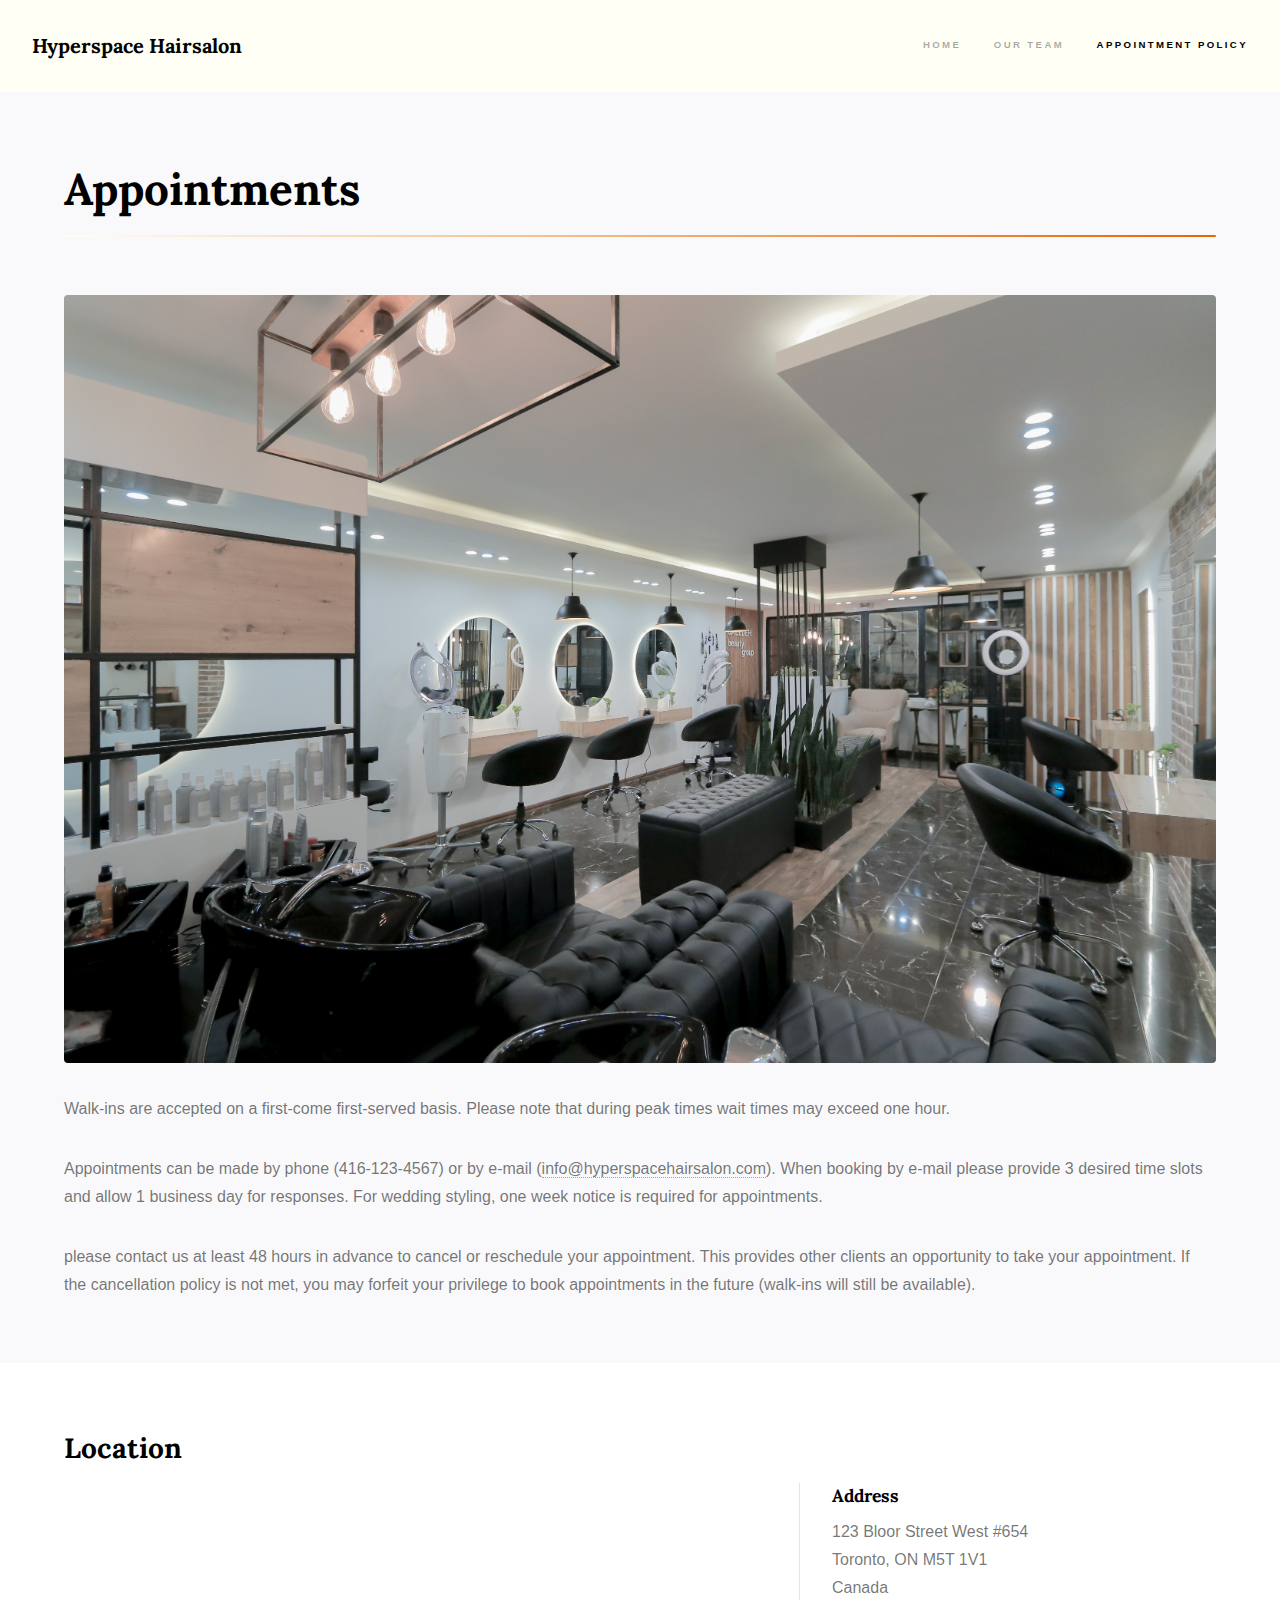
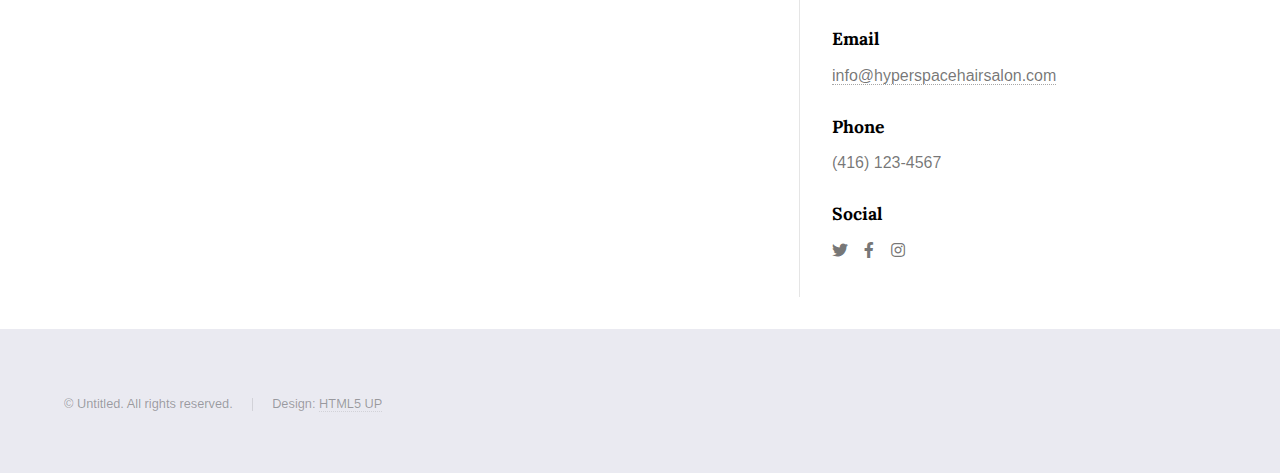
==== policy.html @ e27f9b44 "Add Appointment Policy page" ====
<!DOCTYPE HTML>
<!--
	Hyperspace by HTML5 UP
	html5up.net | @ajlkn
	Free for personal and commercial use under the CCA 3.0 license (html5up.net/license)
-->
<html>
	<head>
		<title>Hyperspace Hairsalon - Policy</title>
		<meta charset="utf-8" />
		<meta name="viewport" content="width=device-width, initial-scale=1, user-scalable=no" />
		<link rel="stylesheet" href="assets/css/main.css" />
		<noscript><link rel="stylesheet" href="assets/css/noscript.css" /></noscript>
	</head>
	<body class="is-preload">

		<!-- Header -->
			<header id="header">
				<a href="index.html" class="title"><strong>Hyperspace Hairsalon</strong></a>
				<nav>
					<ul>
						<li><a href="index.html">Home</a></li>
						<li><a href="team.html">Our Team</a></li>
						<li><a href="policy.html" class="active">Appointment Policy</a></li>
					</ul>
				</nav>
			</header>

		<!-- Wrapper -->
			<div id="wrapper">

				<!-- Main -->
					<section id="main" class="wrapper">
						<div class="inner">
							<h1 class="major">Appointments</h1>
							<span class="image fit"><img src="images/color-salon2.jpg" alt="" /></span>
							<p>Walk-ins are accepted on a first-come first-served basis. Please note that during peak times wait times may exceed one hour.</p>
							<p>Appointments can be made by phone <span>(416-123-4567)</span> or by e-mail (<a>info@hyperspacehairsalon.com</a>). When booking by e-mail please provide 3 desired time slots and allow 1 business day for responses. For wedding styling, one week notice is required for appointments.</p>
							<p>please contact us at least 48 hours in advance to cancel or reschedule your appointment. This provides other clients an opportunity to take your appointment. If the cancellation policy is not met, you may forfeit your privilege to book appointments in the future (walk-ins will still be available).
							</p>
						</div>

					<section id="four" class="wrapper style2 fade-up">
						<div class="inner">
							<h2>Location</h2>
							<!-- <p>Phasellus convallis elit id ullamcorper pulvinar. Duis aliquam turpis mauris, eu ultricies erat malesuada quis. Aliquam dapibus, lacus eget hendrerit bibendum, urna est aliquam sem, sit amet imperdiet est velit quis lorem.</p> -->
							<div class="split style1">
								<section>
									<iframe src="https://www.google.com/maps/embed?pb=!1m18!1m12!1m3!1d551.022037244624!2d-79.392222901484!3d43.668992312261175!2m3!1f0!2f0!3f0!3m2!1i1024!2i768!4f13.1!3m3!1m2!1s0x882b34a5558dec3f%3A0x438c3700bf3fce3d!2s!5e0!3m2!1sen!2sca!4v1646279455703!5m2!1sen!2sca" allowfullscreen="" loading="lazy"></iframe>
									<!-- <form method="post" action="#">
										<div class="fields">
											<div class="field half">
												<label for="name">Name</label>
												<input type="text" name="name" id="name" />
											</div>
											<div class="field half">
												<label for="email">Email</label>
												<input type="text" name="email" id="email" />
											</div>
											<div class="field">
												<label for="message">Message</label>
												<textarea name="message" id="message" rows="5"></textarea>
											</div>
										</div>
										<ul class="actions">
											<li><a href="" class="button submit">Send Message</a></li>
										</ul>
									</form> -->
								</section>
								<section>
									<ul id='five' class="contact">
										<li>
											<h3>Address</h3>
											<span>123 Bloor Street West #654<br />
											Toronto, ON M5T 1V1<br />
											Canada</span>
										</li>
										<li>
											<h3>Email</h3>
											<a>info@hyperspacehairsalon.com</a>
										</li>
										<li>
											<h3>Phone</h3>
											<span>(416) 123-4567</span>
										</li>
										<li>
											<h3>Social</h3>
											<ul class="icons">
												<li><a href="#" class="icon brands fa-twitter"><span class="label">Twitter</span></a></li>
												<li><a href="#" class="icon brands fa-facebook-f"><span class="label">Facebook</span></a></li>
												<li><a href="#" class="icon brands fa-instagram"><span class="label">Instagram</span></a></li>
											</ul>
										</li>
									</ul>
								</section>
							</div>
						</div>
					</section>

			</div>

		<!-- Footer -->
			<footer id="footer" class="wrapper alt">
				<div class="inner">
					<ul class="menu">
						<li>&copy; Untitled. All rights reserved.</li><li>Design: <a href="http://html5up.net">HTML5 UP</a></li>
					</ul>
				</div>
			</footer>

		<!-- Scripts -->
			<script src="assets/js/jquery.min.js"></script>
			<script src="assets/js/jquery.scrollex.min.js"></script>
			<script src="assets/js/jquery.scrolly.min.js"></script>
			<script src="assets/js/browser.min.js"></script>
			<script src="assets/js/breakpoints.min.js"></script>
			<script src="assets/js/util.js"></script>
			<script src="assets/js/main.js"></script>

	</body>
</html>
---- assets/css/main.css ----
@import url("../css/fontawesome-all.min.css");
@import url("https://fonts.googleapis.com/css2?family=Lora:wght@400;600;700");
/*
	Hyperspace by HTML5 UP
	html5up.net | @ajlkn
	Free for personal and commercial use under the CCA 3.0 license (html5up.net/license)
*/
html, body, div, span, applet, object,
iframe, h1, h2, h3, h4, h5, h6, p, blockquote,
pre, a, abbr, acronym, address, big, cite,
code, del, dfn, em, img, ins, kbd, q, s, samp,
small, strike, strong, sub, sup, tt, var, b,
u, i, center, dl, dt, dd, ol, ul, li, fieldset,
form, label, legend, table, caption, tbody,
tfoot, thead, tr, th, td, article, aside,
canvas, details, embed, figure, figcaption,
footer, header, hgroup, menu, nav, output, ruby,
section, summary, time, mark, audio, video {
  margin: 0;
  padding: 0;
  border: 0;
  font-size: 100%;
  font: inherit;
  vertical-align: baseline;
}

article, aside, details, figcaption, figure,
footer, header, hgroup, menu, nav, section {
  display: block;
}

body {
  line-height: 1;
}

ol, ul {
  list-style: none;
}

blockquote, q {
  quotes: none;
}

blockquote:before, blockquote:after, q:before, q:after {
  content: '';
  content: none;
}

table {
  border-collapse: collapse;
  border-spacing: 0;
}

body {
  -webkit-text-size-adjust: none;
}

mark {
  background-color: transparent;
  color: inherit;
}

input::-moz-focus-inner {
  border: 0;
  padding: 0;
}

input, select, textarea {
  -moz-appearance: none;
  -webkit-appearance: none;
  -ms-appearance: none;
  appearance: none;
}

/* Basic */
@-ms-viewport {
  width: device-width;
}

body {
  -ms-overflow-style: scrollbar;
}

@media screen and (max-width: 480px) {
  html, body {
    min-width: 320px;
  }
}

html {
  -webkit-box-sizing: border-box;
          box-sizing: border-box;
}

*, *:before, *:after {
  -webkit-box-sizing: inherit;
          box-sizing: inherit;
}

body {
  background: #f9f9fb;
}

body.is-preload *, body.is-preload *:before, body.is-preload *:after {
  -webkit-animation: none !important;
  animation: none !important;
  -webkit-transition: none !important;
  transition: none !important;
}

/* Type */
body, input, select, textarea {
  color: rgba(0, 0, 0, 0.55);
  font-family: Arial, Helvetica, sans-serif;
  font-size: 16.5pt;
  font-weight: normal;
  line-height: 1.75;
}

@media screen and (max-width: 1680px) {
  body, input, select, textarea {
    font-size: 13pt;
  }
}

@media screen and (max-width: 1280px) {
  body, input, select, textarea {
    font-size: 12pt;
  }
}

@media screen and (max-width: 360px) {
  body, input, select, textarea {
    font-size: 11pt;
  }
}

a {
  -webkit-transition: color 0.2s ease, border-bottom-color 0.2s ease;
  transition: color 0.2s ease, border-bottom-color 0.2s ease;
  border-bottom: dotted 1px rgba(0, 0, 0, 0.35);
  color: inherit;
  text-decoration: none;
}

a:hover {
  border-bottom-color: transparent;
  color: black;
}

strong, b {
  font-family: "Lora", serif;
  color: black;
  font-weight: bold;
}

em, i {
  font-style: italic;
}

p {
  margin: 0 0 2em 0;
}

h1, h2, h3, h4, h5, h6 {
  font-family: "Lora", serif;
  color: black;
  font-weight: bold;
  line-height: 1.5;
  margin: 0 0 0.5em 0;
}

a {
  color: inherit;
  text-decoration: none;
}

h1 {
  font-size: 2.75em;
}

h1.major {
  margin: 0 0 1.3em 0;
  position: relative;
  padding-bottom: 0.35em;
}

h1.major:after {
  background-image: -webkit-gradient(linear, left top, right top, from(#fffff5), to(#e56600));
  background-image: linear-gradient(to right, #fffff5, #e56600);
  -webkit-transition: max-width 0.2s ease;
  transition: max-width 0.2s ease;
  border-radius: 0.2em;
  bottom: 0;
  content: '';
  height: 0.05em;
  position: absolute;
  right: 0;
  width: 100%;
}

h2 {
  font-size: 1.75em;
}

h3 {
  font-size: 1.1em;
}

h4 {
  font-size: 1em;
}

h5 {
  font-size: 0.8em;
}

h6 {
  font-size: 0.6em;
}

@media screen and (max-width: 736px) {
  h1 {
    font-size: 2em;
  }
  h2 {
    font-size: 1.25em;
  }
  h3 {
    font-size: 1em;
  }
  h4 {
    font-size: 0.8em;
  }
  h5 {
    font-size: 0.6em;
  }
  h6 {
    font-size: 0.6em;
  }
}

sub {
  font-size: 0.8em;
  position: relative;
  top: 0.5em;
}

sup {
  font-size: 0.8em;
  position: relative;
  top: -0.5em;
}

blockquote {
  border-left: solid 4px rgba(0, 0, 0, 0.1);
  font-style: italic;
  margin: 0 0 2em 0;
  padding: 0.5em 0 0.5em 2em;
}

code {
  background: rgba(0, 0, 0, 0.01);
  border-radius: 0.25em;
  border: solid 1px rgba(0, 0, 0, 0.1);
  font-family: "Courier New", monospace;
  font-size: 0.9em;
  margin: 0 0.25em;
  padding: 0.25em 0.65em;
}

pre {
  -webkit-overflow-scrolling: touch;
  font-family: "Courier New", monospace;
  font-size: 0.9em;
  margin: 0 0 2em 0;
}

pre code {
  display: block;
  line-height: 1.75em;
  padding: 1em 1.5em;
  overflow-x: auto;
}

hr {
  border: 0;
  border-bottom: solid 1px rgba(0, 0, 0, 0.1);
  margin: 2em 0;
}

hr.major {
  margin: 3em 0;
}

.align-left {
  text-align: left;
}

.align-center {
  text-align: center;
}

.align-right {
  text-align: right;
}

/* Row */
.row {
  display: -webkit-box;
  display: -ms-flexbox;
  display: flex;
  -ms-flex-wrap: wrap;
      flex-wrap: wrap;
  -webkit-box-sizing: border-box;
          box-sizing: border-box;
  -webkit-box-align: stretch;
      -ms-flex-align: stretch;
          align-items: stretch;
}

.row > * {
  -webkit-box-sizing: border-box;
          box-sizing: border-box;
}

.row.gtr-uniform > * > :last-child {
  margin-bottom: 0;
}

.row.aln-left {
  -webkit-box-pack: start;
      -ms-flex-pack: start;
          justify-content: flex-start;
}

.row.aln-center {
  -webkit-box-pack: center;
      -ms-flex-pack: center;
          justify-content: center;
}

.row.aln-right {
  -webkit-box-pack: end;
      -ms-flex-pack: end;
          justify-content: flex-end;
}

.row.aln-top {
  -webkit-box-align: start;
      -ms-flex-align: start;
          align-items: flex-start;
}

.row.aln-middle {
  -webkit-box-align: center;
      -ms-flex-align: center;
          align-items: center;
}

.row.aln-bottom {
  -webkit-box-align: end;
      -ms-flex-align: end;
          align-items: flex-end;
}

.row > .imp {
  -webkit-box-ordinal-group: 0;
      -ms-flex-order: -1;
          order: -1;
}

.row > .col-1 {
  width: 8.33333%;
}

.row > .off-1 {
  margin-left: 8.33333%;
}

.row > .col-2 {
  width: 16.66667%;
}

.row > .off-2 {
  margin-left: 16.66667%;
}

.row > .col-3 {
  width: 25%;
}

.row > .off-3 {
  margin-left: 25%;
}

.row > .col-4 {
  width: 33.33333%;
}

.row > .off-4 {
  margin-left: 33.33333%;
}

.row > .col-5 {
  width: 41.66667%;
}

.row > .off-5 {
  margin-left: 41.66667%;
}

.row > .col-6 {
  width: 50%;
}

.row > .off-6 {
  margin-left: 50%;
}

.row > .col-7 {
  width: 58.33333%;
}

.row > .off-7 {
  margin-left: 58.33333%;
}

.row > .col-8 {
  width: 66.66667%;
}

.row > .off-8 {
  margin-left: 66.66667%;
}

.row > .col-9 {
  width: 75%;
}

.row > .off-9 {
  margin-left: 75%;
}

.row > .col-10 {
  width: 83.33333%;
}

.row > .off-10 {
  margin-left: 83.33333%;
}

.row > .col-11 {
  width: 91.66667%;
}

.row > .off-11 {
  margin-left: 91.66667%;
}

.row > .col-12 {
  width: 100%;
}

.row > .off-12 {
  margin-left: 100%;
}

.row.gtr-0 {
  margin-top: 0;
  margin-left: 0em;
}

.row.gtr-0 > * {
  padding: 0 0 0 0em;
}

.row.gtr-0.gtr-uniform {
  margin-top: 0em;
}

.row.gtr-0.gtr-uniform > * {
  padding-top: 0em;
}

.row.gtr-25 {
  margin-top: 0;
  margin-left: -0.375em;
}

.row.gtr-25 > * {
  padding: 0 0 0 0.375em;
}

.row.gtr-25.gtr-uniform {
  margin-top: -0.375em;
}

.row.gtr-25.gtr-uniform > * {
  padding-top: 0.375em;
}

.row.gtr-50 {
  margin-top: 0;
  margin-left: -0.75em;
}

.row.gtr-50 > * {
  padding: 0 0 0 0.75em;
}

.row.gtr-50.gtr-uniform {
  margin-top: -0.75em;
}

.row.gtr-50.gtr-uniform > * {
  padding-top: 0.75em;
}

.row {
  margin-top: 0;
  margin-left: -1.5em;
}

.row > * {
  padding: 0 0 0 1.5em;
}

.row.gtr-uniform {
  margin-top: -1.5em;
}

.row.gtr-uniform > * {
  padding-top: 1.5em;
}

.row.gtr-150 {
  margin-top: 0;
  margin-left: -2.25em;
}

.row.gtr-150 > * {
  padding: 0 0 0 2.25em;
}

.row.gtr-150.gtr-uniform {
  margin-top: -2.25em;
}

.row.gtr-150.gtr-uniform > * {
  padding-top: 2.25em;
}

.row.gtr-200 {
  margin-top: 0;
  margin-left: -3em;
}

.row.gtr-200 > * {
  padding: 0 0 0 3em;
}

.row.gtr-200.gtr-uniform {
  margin-top: -3em;
}

.row.gtr-200.gtr-uniform > * {
  padding-top: 3em;
}

@media screen and (max-width: 1680px) {
  .row {
    display: -webkit-box;
    display: -ms-flexbox;
    display: flex;
    -ms-flex-wrap: wrap;
        flex-wrap: wrap;
    -webkit-box-sizing: border-box;
            box-sizing: border-box;
    -webkit-box-align: stretch;
        -ms-flex-align: stretch;
            align-items: stretch;
  }
  .row > * {
    -webkit-box-sizing: border-box;
            box-sizing: border-box;
  }
  .row.gtr-uniform > * > :last-child {
    margin-bottom: 0;
  }
  .row.aln-left {
    -webkit-box-pack: start;
        -ms-flex-pack: start;
            justify-content: flex-start;
  }
  .row.aln-center {
    -webkit-box-pack: center;
        -ms-flex-pack: center;
            justify-content: center;
  }
  .row.aln-right {
    -webkit-box-pack: end;
        -ms-flex-pack: end;
            justify-content: flex-end;
  }
  .row.aln-top {
    -webkit-box-align: start;
        -ms-flex-align: start;
            align-items: flex-start;
  }
  .row.aln-middle {
    -webkit-box-align: center;
        -ms-flex-align: center;
            align-items: center;
  }
  .row.aln-bottom {
    -webkit-box-align: end;
        -ms-flex-align: end;
            align-items: flex-end;
  }
  .row > .imp-xlarge {
    -webkit-box-ordinal-group: 0;
        -ms-flex-order: -1;
            order: -1;
  }
  .row > .col-1-xlarge {
    width: 8.33333%;
  }
  .row > .off-1-xlarge {
    margin-left: 8.33333%;
  }
  .row > .col-2-xlarge {
    width: 16.66667%;
  }
  .row > .off-2-xlarge {
    margin-left: 16.66667%;
  }
  .row > .col-3-xlarge {
    width: 25%;
  }
  .row > .off-3-xlarge {
    margin-left: 25%;
  }
  .row > .col-4-xlarge {
    width: 33.33333%;
  }
  .row > .off-4-xlarge {
    margin-left: 33.33333%;
  }
  .row > .col-5-xlarge {
    width: 41.66667%;
  }
  .row > .off-5-xlarge {
    margin-left: 41.66667%;
  }
  .row > .col-6-xlarge {
    width: 50%;
  }
  .row > .off-6-xlarge {
    margin-left: 50%;
  }
  .row > .col-7-xlarge {
    width: 58.33333%;
  }
  .row > .off-7-xlarge {
    margin-left: 58.33333%;
  }
  .row > .col-8-xlarge {
    width: 66.66667%;
  }
  .row > .off-8-xlarge {
    margin-left: 66.66667%;
  }
  .row > .col-9-xlarge {
    width: 75%;
  }
  .row > .off-9-xlarge {
    margin-left: 75%;
  }
  .row > .col-10-xlarge {
    width: 83.33333%;
  }
  .row > .off-10-xlarge {
    margin-left: 83.33333%;
  }
  .row > .col-11-xlarge {
    width: 91.66667%;
  }
  .row > .off-11-xlarge {
    margin-left: 91.66667%;
  }
  .row > .col-12-xlarge {
    width: 100%;
  }
  .row > .off-12-xlarge {
    margin-left: 100%;
  }
  .row.gtr-0 {
    margin-top: 0;
    margin-left: 0em;
  }
  .row.gtr-0 > * {
    padding: 0 0 0 0em;
  }
  .row.gtr-0.gtr-uniform {
    margin-top: 0em;
  }
  .row.gtr-0.gtr-uniform > * {
    padding-top: 0em;
  }
  .row.gtr-25 {
    margin-top: 0;
    margin-left: -0.375em;
  }
  .row.gtr-25 > * {
    padding: 0 0 0 0.375em;
  }
  .row.gtr-25.gtr-uniform {
    margin-top: -0.375em;
  }
  .row.gtr-25.gtr-uniform > * {
    padding-top: 0.375em;
  }
  .row.gtr-50 {
    margin-top: 0;
    margin-left: -0.75em;
  }
  .row.gtr-50 > * {
    padding: 0 0 0 0.75em;
  }
  .row.gtr-50.gtr-uniform {
    margin-top: -0.75em;
  }
  .row.gtr-50.gtr-uniform > * {
    padding-top: 0.75em;
  }
  .row {
    margin-top: 0;
    margin-left: -1.5em;
  }
  .row > * {
    padding: 0 0 0 1.5em;
  }
  .row.gtr-uniform {
    margin-top: -1.5em;
  }
  .row.gtr-uniform > * {
    padding-top: 1.5em;
  }
  .row.gtr-150 {
    margin-top: 0;
    margin-left: -2.25em;
  }
  .row.gtr-150 > * {
    padding: 0 0 0 2.25em;
  }
  .row.gtr-150.gtr-uniform {
    margin-top: -2.25em;
  }
  .row.gtr-150.gtr-uniform > * {
    padding-top: 2.25em;
  }
  .row.gtr-200 {
    margin-top: 0;
    margin-left: -3em;
  }
  .row.gtr-200 > * {
    padding: 0 0 0 3em;
  }
  .row.gtr-200.gtr-uniform {
    margin-top: -3em;
  }
  .row.gtr-200.gtr-uniform > * {
    padding-top: 3em;
  }
}

@media screen and (max-width: 1280px) {
  .row {
    display: -webkit-box;
    display: -ms-flexbox;
    display: flex;
    -ms-flex-wrap: wrap;
        flex-wrap: wrap;
    -webkit-box-sizing: border-box;
            box-sizing: border-box;
    -webkit-box-align: stretch;
        -ms-flex-align: stretch;
            align-items: stretch;
  }
  .row > * {
    -webkit-box-sizing: border-box;
            box-sizing: border-box;
  }
  .row.gtr-uniform > * > :last-child {
    margin-bottom: 0;
  }
  .row.aln-left {
    -webkit-box-pack: start;
        -ms-flex-pack: start;
            justify-content: flex-start;
  }
  .row.aln-center {
    -webkit-box-pack: center;
        -ms-flex-pack: center;
            justify-content: center;
  }
  .row.aln-right {
    -webkit-box-pack: end;
        -ms-flex-pack: end;
            justify-content: flex-end;
  }
  .row.aln-top {
    -webkit-box-align: start;
        -ms-flex-align: start;
            align-items: flex-start;
  }
  .row.aln-middle {
    -webkit-box-align: center;
        -ms-flex-align: center;
            align-items: center;
  }
  .row.aln-bottom {
    -webkit-box-align: end;
        -ms-flex-align: end;
            align-items: flex-end;
  }
  .row > .imp-large {
    -webkit-box-ordinal-group: 0;
        -ms-flex-order: -1;
            order: -1;
  }
  .row > .col-1-large {
    width: 8.33333%;
  }
  .row > .off-1-large {
    margin-left: 8.33333%;
  }
  .row > .col-2-large {
    width: 16.66667%;
  }
  .row > .off-2-large {
    margin-left: 16.66667%;
  }
  .row > .col-3-large {
    width: 25%;
  }
  .row > .off-3-large {
    margin-left: 25%;
  }
  .row > .col-4-large {
    width: 33.33333%;
  }
  .row > .off-4-large {
    margin-left: 33.33333%;
  }
  .row > .col-5-large {
    width: 41.66667%;
  }
  .row > .off-5-large {
    margin-left: 41.66667%;
  }
  .row > .col-6-large {
    width: 50%;
  }
  .row > .off-6-large {
    margin-left: 50%;
  }
  .row > .col-7-large {
    width: 58.33333%;
  }
  .row > .off-7-large {
    margin-left: 58.33333%;
  }
  .row > .col-8-large {
    width: 66.66667%;
  }
  .row > .off-8-large {
    margin-left: 66.66667%;
  }
  .row > .col-9-large {
    width: 75%;
  }
  .row > .off-9-large {
    margin-left: 75%;
  }
  .row > .col-10-large {
    width: 83.33333%;
  }
  .row > .off-10-large {
    margin-left: 83.33333%;
  }
  .row > .col-11-large {
    width: 91.66667%;
  }
  .row > .off-11-large {
    margin-left: 91.66667%;
  }
  .row > .col-12-large {
    width: 100%;
  }
  .row > .off-12-large {
    margin-left: 100%;
  }
  .row.gtr-0 {
    margin-top: 0;
    margin-left: 0em;
  }
  .row.gtr-0 > * {
    padding: 0 0 0 0em;
  }
  .row.gtr-0.gtr-uniform {
    margin-top: 0em;
  }
  .row.gtr-0.gtr-uniform > * {
    padding-top: 0em;
  }
  .row.gtr-25 {
    margin-top: 0;
    margin-left: -0.375em;
  }
  .row.gtr-25 > * {
    padding: 0 0 0 0.375em;
  }
  .row.gtr-25.gtr-uniform {
    margin-top: -0.375em;
  }
  .row.gtr-25.gtr-uniform > * {
    padding-top: 0.375em;
  }
  .row.gtr-50 {
    margin-top: 0;
    margin-left: -0.75em;
  }
  .row.gtr-50 > * {
    padding: 0 0 0 0.75em;
  }
  .row.gtr-50.gtr-uniform {
    margin-top: -0.75em;
  }
  .row.gtr-50.gtr-uniform > * {
    padding-top: 0.75em;
  }
  .row {
    margin-top: 0;
    margin-left: -1.5em;
  }
  .row > * {
    padding: 0 0 0 1.5em;
  }
  .row.gtr-uniform {
    margin-top: -1.5em;
  }
  .row.gtr-uniform > * {
    padding-top: 1.5em;
  }
  .row.gtr-150 {
    margin-top: 0;
    margin-left: -2.25em;
  }
  .row.gtr-150 > * {
    padding: 0 0 0 2.25em;
  }
  .row.gtr-150.gtr-uniform {
    margin-top: -2.25em;
  }
  .row.gtr-150.gtr-uniform > * {
    padding-top: 2.25em;
  }
  .row.gtr-200 {
    margin-top: 0;
    margin-left: -3em;
  }
  .row.gtr-200 > * {
    padding: 0 0 0 3em;
  }
  .row.gtr-200.gtr-uniform {
    margin-top: -3em;
  }
  .row.gtr-200.gtr-uniform > * {
    padding-top: 3em;
  }
}

@media screen and (max-width: 980px) {
  .row {
    display: -webkit-box;
    display: -ms-flexbox;
    display: flex;
    -ms-flex-wrap: wrap;
        flex-wrap: wrap;
    -webkit-box-sizing: border-box;
            box-sizing: border-box;
    -webkit-box-align: stretch;
        -ms-flex-align: stretch;
            align-items: stretch;
  }
  .row > * {
    -webkit-box-sizing: border-box;
            box-sizing: border-box;
  }
  .row.gtr-uniform > * > :last-child {
    margin-bottom: 0;
  }
  .row.aln-left {
    -webkit-box-pack: start;
        -ms-flex-pack: start;
            justify-content: flex-start;
  }
  .row.aln-center {
    -webkit-box-pack: center;
        -ms-flex-pack: center;
            justify-content: center;
  }
  .row.aln-right {
    -webkit-box-pack: end;
        -ms-flex-pack: end;
            justify-content: flex-end;
  }
  .row.aln-top {
    -webkit-box-align: start;
        -ms-flex-align: start;
            align-items: flex-start;
  }
  .row.aln-middle {
    -webkit-box-align: center;
        -ms-flex-align: center;
            align-items: center;
  }
  .row.aln-bottom {
    -webkit-box-align: end;
        -ms-flex-align: end;
            align-items: flex-end;
  }
  .row > .imp-medium {
    -webkit-box-ordinal-group: 0;
        -ms-flex-order: -1;
            order: -1;
  }
  .row > .col-1-medium {
    width: 8.33333%;
  }
  .row > .off-1-medium {
    margin-left: 8.33333%;
  }
  .row > .col-2-medium {
    width: 16.66667%;
  }
  .row > .off-2-medium {
    margin-left: 16.66667%;
  }
  .row > .col-3-medium {
    width: 25%;
  }
  .row > .off-3-medium {
    margin-left: 25%;
  }
  .row > .col-4-medium {
    width: 33.33333%;
  }
  .row > .off-4-medium {
    margin-left: 33.33333%;
  }
  .row > .col-5-medium {
    width: 41.66667%;
  }
  .row > .off-5-medium {
    margin-left: 41.66667%;
  }
  .row > .col-6-medium {
    width: 50%;
  }
  .row > .off-6-medium {
    margin-left: 50%;
  }
  .row > .col-7-medium {
    width: 58.33333%;
  }
  .row > .off-7-medium {
    margin-left: 58.33333%;
  }
  .row > .col-8-medium {
    width: 66.66667%;
  }
  .row > .off-8-medium {
    margin-left: 66.66667%;
  }
  .row > .col-9-medium {
    width: 75%;
  }
  .row > .off-9-medium {
    margin-left: 75%;
  }
  .row > .col-10-medium {
    width: 83.33333%;
  }
  .row > .off-10-medium {
    margin-left: 83.33333%;
  }
  .row > .col-11-medium {
    width: 91.66667%;
  }
  .row > .off-11-medium {
    margin-left: 91.66667%;
  }
  .row > .col-12-medium {
    width: 100%;
  }
  .row > .off-12-medium {
    margin-left: 100%;
  }
  .row.gtr-0 {
    margin-top: 0;
    margin-left: 0em;
  }
  .row.gtr-0 > * {
    padding: 0 0 0 0em;
  }
  .row.gtr-0.gtr-uniform {
    margin-top: 0em;
  }
  .row.gtr-0.gtr-uniform > * {
    padding-top: 0em;
  }
  .row.gtr-25 {
    margin-top: 0;
    margin-left: -0.375em;
  }
  .row.gtr-25 > * {
    padding: 0 0 0 0.375em;
  }
  .row.gtr-25.gtr-uniform {
    margin-top: -0.375em;
  }
  .row.gtr-25.gtr-uniform > * {
    padding-top: 0.375em;
  }
  .row.gtr-50 {
    margin-top: 0;
    margin-left: -0.75em;
  }
  .row.gtr-50 > * {
    padding: 0 0 0 0.75em;
  }
  .row.gtr-50.gtr-uniform {
    margin-top: -0.75em;
  }
  .row.gtr-50.gtr-uniform > * {
    padding-top: 0.75em;
  }
  .row {
    margin-top: 0;
    margin-left: -1.5em;
  }
  .row > * {
    padding: 0 0 0 1.5em;
  }
  .row.gtr-uniform {
    margin-top: -1.5em;
  }
  .row.gtr-uniform > * {
    padding-top: 1.5em;
  }
  .row.gtr-150 {
    margin-top: 0;
    margin-left: -2.25em;
  }
  .row.gtr-150 > * {
    padding: 0 0 0 2.25em;
  }
  .row.gtr-150.gtr-uniform {
    margin-top: -2.25em;
  }
  .row.gtr-150.gtr-uniform > * {
    padding-top: 2.25em;
  }
  .row.gtr-200 {
    margin-top: 0;
    margin-left: -3em;
  }
  .row.gtr-200 > * {
    padding: 0 0 0 3em;
  }
  .row.gtr-200.gtr-uniform {
    margin-top: -3em;
  }
  .row.gtr-200.gtr-uniform > * {
    padding-top: 3em;
  }
}

@media screen and (max-width: 736px) {
  .row {
    display: -webkit-box;
    display: -ms-flexbox;
    display: flex;
    -ms-flex-wrap: wrap;
        flex-wrap: wrap;
    -webkit-box-sizing: border-box;
            box-sizing: border-box;
    -webkit-box-align: stretch;
        -ms-flex-align: stretch;
            align-items: stretch;
  }
  .row > * {
    -webkit-box-sizing: border-box;
            box-sizing: border-box;
  }
  .row.gtr-uniform > * > :last-child {
    margin-bottom: 0;
  }
  .row.aln-left {
    -webkit-box-pack: start;
        -ms-flex-pack: start;
            justify-content: flex-start;
  }
  .row.aln-center {
    -webkit-box-pack: center;
        -ms-flex-pack: center;
            justify-content: center;
  }
  .row.aln-right {
    -webkit-box-pack: end;
        -ms-flex-pack: end;
            justify-content: flex-end;
  }
  .row.aln-top {
    -webkit-box-align: start;
        -ms-flex-align: start;
            align-items: flex-start;
  }
  .row.aln-middle {
    -webkit-box-align: center;
        -ms-flex-align: center;
            align-items: center;
  }
  .row.aln-bottom {
    -webkit-box-align: end;
        -ms-flex-align: end;
            align-items: flex-end;
  }
  .row > .imp-small {
    -webkit-box-ordinal-group: 0;
        -ms-flex-order: -1;
            order: -1;
  }
  .row > .col-1-small {
    width: 8.33333%;
  }
  .row > .off-1-small {
    margin-left: 8.33333%;
  }
  .row > .col-2-small {
    width: 16.66667%;
  }
  .row > .off-2-small {
    margin-left: 16.66667%;
  }
  .row > .col-3-small {
    width: 25%;
  }
  .row > .off-3-small {
    margin-left: 25%;
  }
  .row > .col-4-small {
    width: 33.33333%;
  }
  .row > .off-4-small {
    margin-left: 33.33333%;
  }
  .row > .col-5-small {
    width: 41.66667%;
  }
  .row > .off-5-small {
    margin-left: 41.66667%;
  }
  .row > .col-6-small {
    width: 50%;
  }
  .row > .off-6-small {
    margin-left: 50%;
  }
  .row > .col-7-small {
    width: 58.33333%;
  }
  .row > .off-7-small {
    margin-left: 58.33333%;
  }
  .row > .col-8-small {
    width: 66.66667%;
  }
  .row > .off-8-small {
    margin-left: 66.66667%;
  }
  .row > .col-9-small {
    width: 75%;
  }
  .row > .off-9-small {
    margin-left: 75%;
  }
  .row > .col-10-small {
    width: 83.33333%;
  }
  .row > .off-10-small {
    margin-left: 83.33333%;
  }
  .row > .col-11-small {
    width: 91.66667%;
  }
  .row > .off-11-small {
    margin-left: 91.66667%;
  }
  .row > .col-12-small {
    width: 100%;
  }
  .row > .off-12-small {
    margin-left: 100%;
  }
  .row.gtr-0 {
    margin-top: 0;
    margin-left: 0em;
  }
  .row.gtr-0 > * {
    padding: 0 0 0 0em;
  }
  .row.gtr-0.gtr-uniform {
    margin-top: 0em;
  }
  .row.gtr-0.gtr-uniform > * {
    padding-top: 0em;
  }
  .row.gtr-25 {
    margin-top: 0;
    margin-left: -0.375em;
  }
  .row.gtr-25 > * {
    padding: 0 0 0 0.375em;
  }
  .row.gtr-25.gtr-uniform {
    margin-top: -0.375em;
  }
  .row.gtr-25.gtr-uniform > * {
    padding-top: 0.375em;
  }
  .row.gtr-50 {
    margin-top: 0;
    margin-left: -0.75em;
  }
  .row.gtr-50 > * {
    padding: 0 0 0 0.75em;
  }
  .row.gtr-50.gtr-uniform {
    margin-top: -0.75em;
  }
  .row.gtr-50.gtr-uniform > * {
    padding-top: 0.75em;
  }
  .row {
    margin-top: 0;
    margin-left: -1.5em;
  }
  .row > * {
    padding: 0 0 0 1.5em;
  }
  .row.gtr-uniform {
    margin-top: -1.5em;
  }
  .row.gtr-uniform > * {
    padding-top: 1.5em;
  }
  .row.gtr-150 {
    margin-top: 0;
    margin-left: -2.25em;
  }
  .row.gtr-150 > * {
    padding: 0 0 0 2.25em;
  }
  .row.gtr-150.gtr-uniform {
    margin-top: -2.25em;
  }
  .row.gtr-150.gtr-uniform > * {
    padding-top: 2.25em;
  }
  .row.gtr-200 {
    margin-top: 0;
    margin-left: -3em;
  }
  .row.gtr-200 > * {
    padding: 0 0 0 3em;
  }
  .row.gtr-200.gtr-uniform {
    margin-top: -3em;
  }
  .row.gtr-200.gtr-uniform > * {
    padding-top: 3em;
  }
}

@media screen and (max-width: 480px) {
  .row {
    display: -webkit-box;
    display: -ms-flexbox;
    display: flex;
    -ms-flex-wrap: wrap;
        flex-wrap: wrap;
    -webkit-box-sizing: border-box;
            box-sizing: border-box;
    -webkit-box-align: stretch;
        -ms-flex-align: stretch;
            align-items: stretch;
  }
  .row > * {
    -webkit-box-sizing: border-box;
            box-sizing: border-box;
  }
  .row.gtr-uniform > * > :last-child {
    margin-bottom: 0;
  }
  .row.aln-left {
    -webkit-box-pack: start;
        -ms-flex-pack: start;
            justify-content: flex-start;
  }
  .row.aln-center {
    -webkit-box-pack: center;
        -ms-flex-pack: center;
            justify-content: center;
  }
  .row.aln-right {
    -webkit-box-pack: end;
        -ms-flex-pack: end;
            justify-content: flex-end;
  }
  .row.aln-top {
    -webkit-box-align: start;
        -ms-flex-align: start;
            align-items: flex-start;
  }
  .row.aln-middle {
    -webkit-box-align: center;
        -ms-flex-align: center;
            align-items: center;
  }
  .row.aln-bottom {
    -webkit-box-align: end;
        -ms-flex-align: end;
            align-items: flex-end;
  }
  .row > .imp-xsmall {
    -webkit-box-ordinal-group: 0;
        -ms-flex-order: -1;
            order: -1;
  }
  .row > .col-1-xsmall {
    width: 8.33333%;
  }
  .row > .off-1-xsmall {
    margin-left: 8.33333%;
  }
  .row > .col-2-xsmall {
    width: 16.66667%;
  }
  .row > .off-2-xsmall {
    margin-left: 16.66667%;
  }
  .row > .col-3-xsmall {
    width: 25%;
  }
  .row > .off-3-xsmall {
    margin-left: 25%;
  }
  .row > .col-4-xsmall {
    width: 33.33333%;
  }
  .row > .off-4-xsmall {
    margin-left: 33.33333%;
  }
  .row > .col-5-xsmall {
    width: 41.66667%;
  }
  .row > .off-5-xsmall {
    margin-left: 41.66667%;
  }
  .row > .col-6-xsmall {
    width: 50%;
  }
  .row > .off-6-xsmall {
    margin-left: 50%;
  }
  .row > .col-7-xsmall {
    width: 58.33333%;
  }
  .row > .off-7-xsmall {
    margin-left: 58.33333%;
  }
  .row > .col-8-xsmall {
    width: 66.66667%;
  }
  .row > .off-8-xsmall {
    margin-left: 66.66667%;
  }
  .row > .col-9-xsmall {
    width: 75%;
  }
  .row > .off-9-xsmall {
    margin-left: 75%;
  }
  .row > .col-10-xsmall {
    width: 83.33333%;
  }
  .row > .off-10-xsmall {
    margin-left: 83.33333%;
  }
  .row > .col-11-xsmall {
    width: 91.66667%;
  }
  .row > .off-11-xsmall {
    margin-left: 91.66667%;
  }
  .row > .col-12-xsmall {
    width: 100%;
  }
  .row > .off-12-xsmall {
    margin-left: 100%;
  }
  .row.gtr-0 {
    margin-top: 0;
    margin-left: 0em;
  }
  .row.gtr-0 > * {
    padding: 0 0 0 0em;
  }
  .row.gtr-0.gtr-uniform {
    margin-top: 0em;
  }
  .row.gtr-0.gtr-uniform > * {
    padding-top: 0em;
  }
  .row.gtr-25 {
    margin-top: 0;
    margin-left: -0.375em;
  }
  .row.gtr-25 > * {
    padding: 0 0 0 0.375em;
  }
  .row.gtr-25.gtr-uniform {
    margin-top: -0.375em;
  }
  .row.gtr-25.gtr-uniform > * {
    padding-top: 0.375em;
  }
  .row.gtr-50 {
    margin-top: 0;
    margin-left: -0.75em;
  }
  .row.gtr-50 > * {
    padding: 0 0 0 0.75em;
  }
  .row.gtr-50.gtr-uniform {
    margin-top: -0.75em;
  }
  .row.gtr-50.gtr-uniform > * {
    padding-top: 0.75em;
  }
  .row {
    margin-top: 0;
    margin-left: -1.5em;
  }
  .row > * {
    padding: 0 0 0 1.5em;
  }
  .row.gtr-uniform {
    margin-top: -1.5em;
  }
  .row.gtr-uniform > * {
    padding-top: 1.5em;
  }
  .row.gtr-150 {
    margin-top: 0;
    margin-left: -2.25em;
  }
  .row.gtr-150 > * {
    padding: 0 0 0 2.25em;
  }
  .row.gtr-150.gtr-uniform {
    margin-top: -2.25em;
  }
  .row.gtr-150.gtr-uniform > * {
    padding-top: 2.25em;
  }
  .row.gtr-200 {
    margin-top: 0;
    margin-left: -3em;
  }
  .row.gtr-200 > * {
    padding: 0 0 0 3em;
  }
  .row.gtr-200.gtr-uniform {
    margin-top: -3em;
  }
  .row.gtr-200.gtr-uniform > * {
    padding-top: 3em;
  }
}

/* Box */
.box {
  border-radius: 0.25em;
  border: solid 1px rgba(0, 0, 0, 0.1);
  margin-bottom: 2em;
  padding: 1.5em;
}

.box > :last-child,
.box > :last-child > :last-child,
.box > :last-child > :last-child > :last-child {
  margin-bottom: 0;
}

.box.alt {
  border: 0;
  border-radius: 0;
  padding: 0;
}

/* Button */
input[type="submit"],
input[type="reset"],
input[type="button"],
button,
.button {
  -moz-appearance: none;
  -webkit-appearance: none;
  -ms-appearance: none;
  appearance: none;
  -webkit-transition: border-color 0.2s ease;
  transition: border-color 0.2s ease;
  background-color: transparent;
  border: solid 1px !important;
  border-color: rgba(0, 0, 0, 0.1) !important;
  border-radius: 3em;
  color: black !important;
  cursor: pointer;
  display: inline-block;
  font-size: 0.6em;
  font-weight: bold;
  height: calc(4.75em + 2px);
  letter-spacing: 0.25em;
  line-height: 4.75em;
  outline: 0;
  padding: 0 3.75em;
  position: relative;
  text-align: center;
  text-decoration: none;
  text-transform: uppercase;
  white-space: nowrap;
}

input[type="submit"]:after,
input[type="reset"]:after,
input[type="button"]:after,
button:after,
.button:after {
  -webkit-transform: scale(0.25);
  transform: scale(0.25);
  pointer-events: none;
  -webkit-transition: opacity 0.2s ease, -webkit-transform 0.2s ease;
  transition: opacity 0.2s ease, -webkit-transform 0.2s ease;
  transition: opacity 0.2s ease, transform 0.2s ease;
  transition: opacity 0.2s ease, transform 0.2s ease, -webkit-transform 0.2s ease;
  background: black;
  border-radius: 3em;
  content: '';
  height: 100%;
  left: 0;
  opacity: 0;
  position: absolute;
  top: 0;
  width: 100%;
}

input[type="submit"].icon:before,
input[type="reset"].icon:before,
input[type="button"].icon:before,
button.icon:before,
.button.icon:before {
  margin-right: 0.75em;
}

input[type="submit"].fit,
input[type="reset"].fit,
input[type="button"].fit,
button.fit,
.button.fit {
  width: 100%;
}

input[type="submit"].small,
input[type="reset"].small,
input[type="button"].small,
button.small,
.button.small {
  font-size: 0.4em;
}

input[type="submit"].large,
input[type="reset"].large,
input[type="button"].large,
button.large,
.button.large {
  font-size: 0.8em;
}

input[type="submit"].primary,
input[type="reset"].primary,
input[type="button"].primary,
button.primary,
.button.primary {
  background-color: black;
  color: #f9f9fb !important;
}

input[type="submit"].primary:after,
input[type="reset"].primary:after,
input[type="button"].primary:after,
button.primary:after,
.button.primary:after {
  display: none;
}

input[type="submit"].disabled, input[type="submit"]:disabled,
input[type="reset"].disabled,
input[type="reset"]:disabled,
input[type="button"].disabled,
input[type="button"]:disabled,
button.disabled,
button:disabled,
.button.disabled,
.button:disabled {
  cursor: default;
  opacity: 0.5;
  pointer-events: none;
}

input[type="submit"]:hover,
input[type="reset"]:hover,
input[type="button"]:hover,
button:hover,
.button:hover {
  border-color: rgba(0, 0, 0, 0.55) !important;
}

input[type="submit"]:hover:after,
input[type="reset"]:hover:after,
input[type="button"]:hover:after,
button:hover:after,
.button:hover:after {
  opacity: 0.05;
  -webkit-transform: scale(1);
  transform: scale(1);
}

input[type="submit"]:hover:active,
input[type="reset"]:hover:active,
input[type="button"]:hover:active,
button:hover:active,
.button:hover:active {
  border-color: black !important;
}

input[type="submit"]:hover:active:after,
input[type="reset"]:hover:active:after,
input[type="button"]:hover:active:after,
button:hover:active:after,
.button:hover:active:after {
  opacity: 0.1;
}

/* Features */
.features {
  display: -moz-flex;
  display: -ms-flex;
  display: -webkit-box;
  display: -ms-flexbox;
  display: flex;
  -ms-flex-wrap: wrap;
  flex-wrap: wrap;
  border-radius: 0.25em;
  border: solid 1px rgba(0, 0, 0, 0.1);
  background: rgba(0, 0, 0, 0.01);
  margin: 0 0 2em 0;
}

.features p {
  margin: 0;
}

.features section {
  padding: 1.5em 3em 0.1em 1.5em ;
  width: 50%;
  border-top: solid 1px rgba(0, 0, 0, 0.1);
  position: relative;
}

.features section:nth-child(-n + 2) {
  border-top-width: 0;
}

.features section:nth-child(2n) {
  border-left: solid 1px rgba(0, 0, 0, 0.1);
}

.features section .icon {
  -webkit-transition: opacity 0.5s ease, -webkit-transform 0.5s ease;
  transition: opacity 0.5s ease, -webkit-transform 0.5s ease;
  transition: opacity 0.5s ease, transform 0.5s ease;
  transition: opacity 0.5s ease, transform 0.5s ease, -webkit-transform 0.5s ease;
  -webkit-transition-delay: 1s;
  transition-delay: 1s;
  -webkit-transform: scale(1);
  transform: scale(1);
  position: absolute;
  left: 3em;
  top: 3em;
  opacity: 1;
}

.features section:nth-child(1) .icon {
  -webkit-transition-delay: 0.15s;
  transition-delay: 0.15s;
}

.features section:nth-child(2) .icon {
  -webkit-transition-delay: 0.3s;
  transition-delay: 0.3s;
}

.features section:nth-child(3) .icon {
  -webkit-transition-delay: 0.45s;
  transition-delay: 0.45s;
}

.features section:nth-child(4) .icon {
  -webkit-transition-delay: 0.6s;
  transition-delay: 0.6s;
}

.features section:nth-child(5) .icon {
  -webkit-transition-delay: 0.75s;
  transition-delay: 0.75s;
}

.features section:nth-child(6) .icon {
  -webkit-transition-delay: 0.9s;
  transition-delay: 0.9s;
}

.features section:nth-child(7) .icon {
  -webkit-transition-delay: 1.05s;
  transition-delay: 1.05s;
}

.features section:nth-child(8) .icon {
  -webkit-transition-delay: 1.2s;
  transition-delay: 1.2s;
}

.features section:nth-child(9) .icon {
  -webkit-transition-delay: 1.35s;
  transition-delay: 1.35s;
}

.features section:nth-child(10) .icon {
  -webkit-transition-delay: 1.5s;
  transition-delay: 1.5s;
}

.features section:nth-child(11) .icon {
  -webkit-transition-delay: 1.65s;
  transition-delay: 1.65s;
}

.features section:nth-child(12) .icon {
  -webkit-transition-delay: 1.8s;
  transition-delay: 1.8s;
}

.features section:nth-child(13) .icon {
  -webkit-transition-delay: 1.95s;
  transition-delay: 1.95s;
}

.features section:nth-child(14) .icon {
  -webkit-transition-delay: 2.1s;
  transition-delay: 2.1s;
}

.features section:nth-child(15) .icon {
  -webkit-transition-delay: 2.25s;
  transition-delay: 2.25s;
}

.features section:nth-child(16) .icon {
  -webkit-transition-delay: 2.4s;
  transition-delay: 2.4s;
}

.features section:nth-child(17) .icon {
  -webkit-transition-delay: 2.55s;
  transition-delay: 2.55s;
}

.features section:nth-child(18) .icon {
  -webkit-transition-delay: 2.7s;
  transition-delay: 2.7s;
}

.features section:nth-child(19) .icon {
  -webkit-transition-delay: 2.85s;
  transition-delay: 2.85s;
}

.features section:nth-child(20) .icon {
  -webkit-transition-delay: 3s;
  transition-delay: 3s;
}

.features.inactive section .icon {
  -webkit-transform: scale(0.5);
  transform: scale(0.5);
  opacity: 0;
}

@media screen and (max-width: 980px) {
  .features {
    display: block;
  }
  .features section {
    border-top-width: 1px !important;
    border-left-width: 0 !important;
    width: 100%;
  }
  .features section:first-child {
    border-top-width: 0 !important;
  }
}

@media screen and (max-width: 736px) {
  .features section {
    padding: 1.5em 1.5em 0.1em 3.5em ;
  }
  .features section .icon {
    left: 1.5em;
    top: 2em;
  }
}

@media screen and (max-width: 480px) {
  .features section {
    padding: 2em 1.5em 0.1em 1.5em ;
  }
  .features section .icon {
    left: 0;
    position: relative;
    top: 0;
  }
}

/* Form */
form {
  margin: 0 0 2em 0;
}

form > :last-child {
  margin-bottom: 0;
}

form > .fields {
  display: -moz-flex;
  display: -ms-flex;
  display: -webkit-box;
  display: -ms-flexbox;
  display: flex;
  -ms-flex-wrap: wrap;
  flex-wrap: wrap;
  width: calc(100% + 3em);
  margin: -1.5em 0 2em -1.5em;
}

form > .fields > .field {
  -moz-flex-grow: 0;
  -ms-flex-grow: 0;
  -webkit-box-flex: 0;
      -ms-flex-positive: 0;
          flex-grow: 0;
  -ms-flex-shrink: 0;
  -ms-flex-negative: 0;
      flex-shrink: 0;
  padding: 1.5em 0 0 1.5em;
  width: calc(100% - 1.5em);
}

form > .fields > .field.half {
  width: calc(50% - 0.75em);
}

form > .fields > .field.third {
  width: calc(100%/3 - 0.5em);
}

form > .fields > .field.quarter {
  width: calc(25% - 0.375em);
}

@media screen and (max-width: 480px) {
  form > .fields {
    width: calc(100% + 3em);
    margin: -1.5em 0 2em -1.5em;
  }
  form > .fields > .field {
    padding: 1.5em 0 0 1.5em;
    width: calc(100% - 1.5em);
  }
  form > .fields > .field.half {
    width: calc(100% - 1.5em);
  }
  form > .fields > .field.third {
    width: calc(100% - 1.5em);
  }
  form > .fields > .field.quarter {
    width: calc(100% - 1.5em);
  }
}

label {
  color: black;
  font-weight: bold;
  line-height: 1.5;
  margin: 0 0 0.7em 0;
  display: block;
  font-size: 1.1em;
}

input[type="text"],
input[type="password"],
input[type="email"],
input[type="tel"],
select,
textarea {
  -moz-appearance: none;
  -webkit-appearance: none;
  -ms-appearance: none;
  appearance: none;
  background: rgba(0, 0, 0, 0.01);
  border-radius: 0.25em;
  border: none;
  border: solid 1px rgba(0, 0, 0, 0.1);
  color: inherit;
  display: block;
  outline: 0;
  padding: 0 1em;
  text-decoration: none;
  width: 100%;
}

input[type="text"]:invalid,
input[type="password"]:invalid,
input[type="email"]:invalid,
input[type="tel"]:invalid,
select:invalid,
textarea:invalid {
  -webkit-box-shadow: none;
          box-shadow: none;
}

input[type="text"]:focus,
input[type="password"]:focus,
input[type="email"]:focus,
input[type="tel"]:focus,
select:focus,
textarea:focus {
  border-color: black;
  -webkit-box-shadow: 0 0 0 1px black;
          box-shadow: 0 0 0 1px black;
}

select {
  background-image: url("data:image/svg+xml;charset=utf8,%3Csvg xmlns='http://www.w3.org/2000/svg' width='40' height='40' preserveAspectRatio='none' viewBox='0 0 40 40'%3E%3Cpath d='M9.4,12.3l10.4,10.4l10.4-10.4c0.2-0.2,0.5-0.4,0.9-0.4c0.3,0,0.6,0.1,0.9,0.4l3.3,3.3c0.2,0.2,0.4,0.5,0.4,0.9 c0,0.4-0.1,0.6-0.4,0.9L20.7,31.9c-0.2,0.2-0.5,0.4-0.9,0.4c-0.3,0-0.6-0.1-0.9-0.4L4.3,17.3c-0.2-0.2-0.4-0.5-0.4-0.9 c0-0.4,0.1-0.6,0.4-0.9l3.3-3.3c0.2-0.2,0.5-0.4,0.9-0.4S9.1,12.1,9.4,12.3z' fill='rgba(0, 0, 0, 0.1)' /%3E%3C/svg%3E");
  background-size: 1.25rem;
  background-repeat: no-repeat;
  background-position: calc(100% - 1rem) center;
  height: 2.75em;
  padding-right: 2.75em;
  text-overflow: ellipsis;
}

select option {
  color: black;
  background: #f9f9fb;
}

select:focus::-ms-value {
  background-color: transparent;
}

select::-ms-expand {
  display: none;
}

input[type="text"],
input[type="password"],
input[type="email"],
select {
  height: 2.75em;
}

textarea {
  padding: 0.75em 1em;
}

body.is-ie textarea {
  min-height: 10em;
}

input[type="checkbox"],
input[type="radio"] {
  -moz-appearance: none;
  -webkit-appearance: none;
  -ms-appearance: none;
  appearance: none;
  display: block;
  float: left;
  margin-right: -2em;
  opacity: 0;
  width: 1em;
  z-index: -1;
}

input[type="checkbox"] + label,
input[type="radio"] + label {
  text-decoration: none;
  color: rgba(0, 0, 0, 0.55);
  cursor: pointer;
  display: inline-block;
  font-size: 1em;
  font-weight: normal;
  padding-left: 2.4em;
  padding-right: 0.75em;
  position: relative;
}

input[type="checkbox"] + label:before,
input[type="radio"] + label:before {
  -moz-osx-font-smoothing: grayscale;
  -webkit-font-smoothing: antialiased;
  display: inline-block;
  font-style: normal;
  font-variant: normal;
  text-rendering: auto;
  line-height: 1;
  text-transform: none !important;
  font-family: 'Font Awesome 5 Free';
  font-weight: 900;
}

input[type="checkbox"] + label:before,
input[type="radio"] + label:before {
  background: rgba(0, 0, 0, 0.01);
  border-radius: 0.25em;
  border: solid 1px rgba(0, 0, 0, 0.1);
  content: '';
  display: inline-block;
  font-size: 0.8em;
  height: 2.0625em;
  left: 0;
  line-height: 2.0625em;
  position: absolute;
  text-align: center;
  top: 0;
  width: 2.0625em;
}

input[type="checkbox"]:checked + label:before,
input[type="radio"]:checked + label:before {
  background: black;
  border-color: black;
  color: #e56600;
  content: '\f00c';
}

input[type="checkbox"]:focus + label:before,
input[type="radio"]:focus + label:before {
  border-color: black;
  -webkit-box-shadow: 0 0 0 1px black;
          box-shadow: 0 0 0 1px black;
}

input[type="checkbox"] + label:before {
  border-radius: 0.25em;
}

input[type="radio"] + label:before {
  border-radius: 100%;
}

::-webkit-input-placeholder {
  color: rgba(0, 0, 0, 0.35) !important;
  opacity: 1.0;
}

:-moz-placeholder {
  color: rgba(0, 0, 0, 0.35) !important;
  opacity: 1.0;
}

::-moz-placeholder {
  color: rgba(0, 0, 0, 0.35) !important;
  opacity: 1.0;
}

:-ms-input-placeholder {
  color: rgba(0, 0, 0, 0.35) !important;
  opacity: 1.0;
}

iframe {
  width: 95%;
  height: 100%;
  margin: 0 auto;
}

@media screen and (max-width: 980px) {
  iframe {
    min-height: 50vw;
  }
}

@media screen and (max-width: 736px) {
  iframe {
    min-height: 20rem;
  }
}

/* Icon */
.icon {
  text-decoration: none;
  border-bottom: none;
  position: relative;
}

.icon:before {
  -moz-osx-font-smoothing: grayscale;
  -webkit-font-smoothing: antialiased;
  display: inline-block;
  font-style: normal;
  font-variant: normal;
  text-rendering: auto;
  line-height: 1;
  text-transform: none !important;
  font-family: 'Font Awesome 5 Free';
  font-weight: 400;
}

.icon > .label {
  display: none;
}

.icon:before {
  line-height: inherit;
}

.icon.solid:before {
  font-weight: 900;
}

.icon.brands:before {
  font-family: 'Font Awesome 5 Brands';
}

.icon.major {
  width: 2.5em;
  height: 2.5em;
  display: block;
  background: black;
  border-radius: 100%;
  color: #f9f9fb;
  text-align: center;
  line-height: 2.5em;
  margin: 0 0 1.3em 0;
}

.icon.major:before {
  font-size: 1.25em;
}

.wrapper.style1 .icon.major:before {
  color: #fffff5;
}

.wrapper.style1-alt .icon.major:before {
  color: #ffffdc;
}

.wrapper.style2 .icon.major:before {
  color: #fff;
}

.wrapper.style2-alt .icon.major:before {
  color: #f2f2f2;
}

.wrapper.style3 .icon.major:before {
  color: #e56600;
}

.wrapper.style3-alt .icon.major:before {
  color: rgba(229, 102, 0, 0.5);
}

/* Image */
.image {
  border-radius: 0.25em;
  border: 0;
  display: inline-block;
  position: relative;
}

.image img {
  border-radius: 0.25em;
  display: block;
}

.image.left, .image.right {
  max-width: 40%;
}

.image.left img, .image.right img {
  width: 100%;
}

.image.left {
  float: left;
  margin: 0 1.5em 1em 0;
  top: 0.25em;
}

.image.right {
  float: right;
  margin: 0 0 1em 1.5em;
  top: 0.25em;
}

.image.fit {
  display: block;
  margin: 0 0 2em 0;
  width: 100%;
}

.image.fit img {
  width: 100%;
}

.image.main {
  display: block;
  margin: 0 0 3em 0;
  width: 100%;
}

.image.main img {
  width: 100%;
}

/* List */
ol {
  list-style: decimal;
  margin: 0 0 2em 0;
  padding-left: 1.25em;
}

ol li {
  padding-left: 0.25em;
}

ul {
  list-style: disc;
  margin: 0 0 2em 0;
  padding-left: 1em;
}

ul li {
  padding-left: 0.5em;
}

ul.alt {
  list-style: none;
  padding-left: 0;
}

ul.alt li {
  border-top: solid 1px rgba(0, 0, 0, 0.1);
  padding: 0.5em 0;
}

ul.alt li:first-child {
  border-top: 0;
  padding-top: 0;
}

dl {
  margin: 0 0 2em 0;
}

dl dt {
  display: block;
  font-weight: bold;
  margin: 0 0 1em 0;
}

dl dd {
  margin-left: 2em;
}

/* Actions */
ul.actions {
  display: -moz-flex;
  display: -ms-flex;
  display: -webkit-box;
  display: -ms-flexbox;
  display: flex;
  cursor: default;
  list-style: none;
  margin-left: -1em;
  padding-left: 0;
}

ul.actions li {
  padding: 0 0 0 1em;
  vertical-align: middle;
}

ul.actions.special {
  -moz-justify-content: center;
  -ms-justify-content: center;
  -webkit-box-pack: center;
      -ms-flex-pack: center;
          justify-content: center;
  width: 100%;
  margin-left: 0;
}

ul.actions.special li:first-child {
  padding-left: 0;
}

ul.actions.stacked {
  -moz-flex-direction: column;
  -ms-flex-direction: column;
  -webkit-box-orient: vertical;
  -webkit-box-direction: normal;
          flex-direction: column;
  margin-left: 0;
}

ul.actions.stacked li {
  padding: 1.3em 0 0 0;
}

ul.actions.stacked li:first-child {
  padding-top: 0;
}

ul.actions.fit {
  width: calc(100% + 1em);
}

ul.actions.fit li {
  -moz-flex-grow: 1;
  -ms-flex-grow: 1;
  -webkit-box-flex: 1;
      -ms-flex-positive: 1;
          flex-grow: 1;
  -ms-flex-shrink: 1;
  -ms-flex-negative: 1;
      flex-shrink: 1;
  width: 100%;
}

ul.actions.fit li > * {
  width: 100%;
}

ul.actions.fit.stacked {
  width: 100%;
}

@media screen and (max-width: 480px) {
  ul.actions:not(.fixed) {
    -moz-flex-direction: column;
    -ms-flex-direction: column;
    -webkit-box-orient: vertical;
    -webkit-box-direction: normal;
            flex-direction: column;
    margin-left: 0;
    width: 100% !important;
  }
  ul.actions:not(.fixed) li {
    -moz-flex-grow: 1;
    -ms-flex-grow: 1;
    -webkit-box-flex: 1;
        -ms-flex-positive: 1;
            flex-grow: 1;
    -ms-flex-shrink: 1;
    -ms-flex-negative: 1;
        flex-shrink: 1;
    padding: 1em 0 0 0;
    text-align: center;
    width: 100%;
  }
  ul.actions:not(.fixed) li > * {
    width: 100%;
  }
  ul.actions:not(.fixed) li:first-child {
    padding-top: 0;
  }
  ul.actions:not(.fixed) li input[type="submit"],
  ul.actions:not(.fixed) li input[type="reset"],
  ul.actions:not(.fixed) li input[type="button"],
  ul.actions:not(.fixed) li button,
  ul.actions:not(.fixed) li .button {
    width: 100%;
  }
  ul.actions:not(.fixed) li input[type="submit"].icon:before,
  ul.actions:not(.fixed) li input[type="reset"].icon:before,
  ul.actions:not(.fixed) li input[type="button"].icon:before,
  ul.actions:not(.fixed) li button.icon:before,
  ul.actions:not(.fixed) li .button.icon:before {
    margin-left: -0.5rem;
  }
}

/* Contact */
ul.contact {
  list-style: none;
  padding: 0;
}

ul.contact > li {
  padding: 0;
  margin: 1.5em 0 0 0;
}

ul.contact > li:first-child {
  margin-top: 0;
}

/* Icons */
ul.icons {
  cursor: default;
  list-style: none;
  padding-left: 0;
}

ul.icons li {
  display: inline-block;
  padding: 0 0.75em 0 0;
}

ul.icons li:last-child {
  padding-right: 0;
}

ul.icons li > a, ul.icons li > span {
  border: 0;
}

ul.icons li > a .label, ul.icons li > span .label {
  display: none;
}

/* Menu */
ul.menu {
  list-style: none;
  padding: 0;
}

ul.menu > li {
  border-left: solid 1px rgba(0, 0, 0, 0.1);
  display: inline-block;
  line-height: 1;
  margin-left: 1.5em;
  padding: 0 0 0 1.5em;
}

ul.menu > li:first-child {
  border-left: 0;
  margin: 0;
  padding-left: 0;
}

@media screen and (max-width: 480px) {
  ul.menu > li {
    border-left: 0;
    display: block;
    line-height: inherit;
    margin: 0.5em 0 0 0;
    padding-left: 0;
  }
}

/* Section/Article */
section.special, article.special {
  text-align: center;
}

header p {
  color: rgba(0, 0, 0, 0.35);
  position: relative;
  margin: 0 0 1.5em 0;
}

header h2 + p {
  font-size: 1.25em;
  margin-top: -1em;
  line-height: 1.5em;
}

header h3 + p {
  font-size: 1.1em;
  margin-top: -0.8em;
  line-height: 1.5em;
}

header h4 + p,
header h5 + p,
header h6 + p {
  font-size: 0.9em;
  margin-top: -0.6em;
  line-height: 1.5em;
}

/* Split */
.split {
  display: -moz-flex;
  display: -ms-flex;
  display: -webkit-box;
  display: -ms-flexbox;
  display: flex;
}

.split > * {
  width: calc(50% - 2.5em);
}

.split > :nth-child(2n - 1) {
  padding-right: 2.5em;
  border-right: solid 1px rgba(0, 0, 0, 0.1);
}

.split > :nth-child(2n) {
  padding-left: 2.5em;
}

.split.style1 > :nth-child(2n - 1) {
  width: calc(66.66666% - 2.5em);
}

.split.style1 > :nth-child(2n) {
  width: calc(33.33333% - 2.5em);
}

@media screen and (max-width: 1680px) {
  .split > * {
    width: calc(50% - 2em);
  }
  .split > :nth-child(2n - 1) {
    padding-right: 2em;
  }
  .split > :nth-child(2n) {
    padding-left: 2em;
  }
  .split.style1 > :nth-child(2n - 1) {
    width: calc(66.66666% - 2em);
  }
  .split.style1 > :nth-child(2n) {
    width: calc(33.33333% - 2em);
  }
}

@media screen and (max-width: 980px) {
  .split {
    display: block;
  }
  .split > * {
    border-top: solid 1px rgba(0, 0, 0, 0.1);
    margin: 4em 0 0 0;
    padding: 4em 0 0 0;
    width: 100% !important;
  }
  .split > :nth-child(2n - 1) {
    border-right: 0;
    padding-right: 0;
  }
  .split > :nth-child(2n) {
    padding-left: 0;
  }
  .split > :first-child {
    border-top: 0;
    margin-top: 0;
    padding-top: 0;
  }
}

@media screen and (max-width: 736px) {
  .split > * {
    margin: 3em 0 0 0;
    padding: 3em 0 0 0;
  }
}

/* Spotlights */
.spotlights .reverse a {
  -webkit-box-ordinal-group: 3;
      -ms-flex-order: 2;
          order: 2;
}

.spotlights > section {
  display: -moz-flex;
  display: -ms-flex;
  display: -webkit-box;
  display: -ms-flexbox;
  display: flex;
  -moz-flex-direction: row;
  -ms-flex-direction: row;
  -webkit-box-orient: horizontal;
  -webkit-box-direction: normal;
          flex-direction: row;
  min-height: 22.5em;
}

body.is-ie .spotlights > section {
  min-height: 0;
}

.spotlights > section > .image {
  background-position: center center;
  background-size: cover;
  border-radius: 0;
  display: block;
  position: relative;
  width: 25em;
}

.spotlights > section > .image img {
  border-radius: 0;
  display: block;
}

.spotlights > section > .image:before {
  -webkit-transition: opacity 1s ease;
  transition: opacity 1s ease;
  background: rgba(249, 249, 251, 0.9);
  content: '';
  display: block;
  height: 100%;
  left: 0;
  opacity: 0;
  position: absolute;
  top: 0;
  width: 100%;
}

.spotlights > section > .content {
  padding: 4em 5em 2em 5em ;
  display: -moz-flex;
  display: -ms-flex;
  display: -webkit-box;
  display: -ms-flexbox;
  display: flex;
  -moz-flex-direction: column;
  -ms-flex-direction: column;
  -webkit-box-orient: vertical;
  -webkit-box-direction: normal;
          flex-direction: column;
  -moz-justify-content: center;
  -ms-justify-content: center;
  -webkit-box-pack: center;
      -ms-flex-pack: center;
          justify-content: center;
  width: 50em;
  -ms-flex: 1;
}

.spotlights > section > .content > .inner {
  -webkit-transform: translateX(0) translateY(0);
  transform: translateX(0) translateY(0);
  -webkit-transition: opacity 1s ease, -webkit-transform 1s ease;
  transition: opacity 1s ease, -webkit-transform 1s ease;
  transition: opacity 1s ease, transform 1s ease;
  transition: opacity 1s ease, transform 1s ease, -webkit-transform 1s ease;
  opacity: 1;
}

.spotlights > section:nth-child(2) {
  background-color: rgba(235, 197, 29, 0.05);
}

.spotlights > section:nth-child(1) {
  background-color: rgba(235, 197, 29, 0.1);
}

.spotlights > section.inactive > .image:before,
body.is-preload .spotlights > section > .image:before {
  opacity: 1;
}

.spotlights > section.inactive > .content > .inner,
body.is-preload .spotlights > section > .content > .inner {
  -webkit-transform: translateX(-1em);
  transform: translateX(-1em);
  opacity: 0;
}

@media screen and (max-width: 1680px) {
  .spotlights > section > .content {
    padding: 4em 4em 2em 4em ;
  }
}

@media screen and (max-width: 980px) {
  .spotlights > section {
    display: block;
  }
  .spotlights > section > .image {
    width: 100%;
    height: 50vh;
  }
  .spotlights > section > .content {
    width: 100%;
  }
  .spotlights > section.inactive > .content > .inner,
  body.is-preload .spotlights > section > .content > .inner {
    -webkit-transform: translateY(1em);
    transform: translateY(1em);
  }
}

@media screen and (max-width: 736px) {
  .spotlights > section > .image {
    height: 50vh;
    min-height: 15em;
  }
  .spotlights > section > .content {
    padding: 3em 2em 1em 2em ;
  }
}

.spotlights.noGradient > section {
  background-color: #f9f9fb;
}

/* Table */
.table-wrapper {
  -webkit-overflow-scrolling: touch;
  overflow-x: auto;
}

table {
  margin: 0 0 2em 0;
  width: 100%;
}

table tbody tr {
  border: solid 1px rgba(0, 0, 0, 0.1);
  border-left: 0;
  border-right: 0;
}

table tbody tr:nth-child(2n + 1) {
  background-color: rgba(0, 0, 0, 0.01);
}

table td {
  padding: 0.75em 0.75em;
}

table th {
  color: black;
  font-size: 1em;
  font-weight: bold;
  padding: 0 0.75em 0.75em 0.75em;
  text-align: left;
}

table thead {
  border-bottom: solid 2px rgba(0, 0, 0, 0.1);
}

table tfoot {
  border-top: solid 2px rgba(0, 0, 0, 0.1);
}

table.alt {
  border-collapse: separate;
}

table.alt tbody tr td {
  border: solid 1px rgba(0, 0, 0, 0.1);
  border-left-width: 0;
  border-top-width: 0;
}

table.alt tbody tr td:first-child {
  border-left-width: 1px;
}

table.alt tbody tr:first-child td {
  border-top-width: 1px;
}

table.alt thead {
  border-bottom: 0;
}

table.alt tfoot {
  border-top: 0;
}

/* Wrapper */
.wrapper {
  position: relative;
}

.wrapper > .inner {
  padding: 5em 5em 3em 5em ;
  max-width: 100%;
  width: 75em;
}

@media screen and (max-width: 1680px) {
  .wrapper > .inner {
    padding: 4em 4em 2em 4em ;
  }
}

@media screen and (max-width: 1280px) {
  .wrapper > .inner {
    width: 100%;
  }
}

@media screen and (max-width: 736px) {
  .wrapper > .inner {
    padding: 3em 2em 1em 2em ;
  }
}

.wrapper.alt {
  background-color: #eaeaf1;
}

.wrapper.style1-alt {
  background-color: #ffffdc;
}

.wrapper.style2 {
  background-color: #fff;
}

.wrapper.style2-alt {
  background-color: #f2f2f2;
}

.wrapper.style3 {
  background-color: #e56600;
}

.wrapper.style3-alt {
  background-color: rgba(229, 102, 0, 0.5);
}

.wrapper.fullscreen {
  display: -moz-flex;
  display: -ms-flex;
  display: -webkit-box;
  display: -ms-flexbox;
  display: flex;
  -moz-flex-direction: column;
  -ms-flex-direction: column;
  -webkit-box-orient: vertical;
  -webkit-box-direction: normal;
          flex-direction: column;
  -moz-justify-content: center;
  -ms-justify-content: center;
  -webkit-box-pack: center;
      -ms-flex-pack: center;
          justify-content: center;
  min-height: 100vh;
}

body.is-ie .wrapper.fullscreen {
  height: 100vh;
}

@media screen and (max-width: 1280px) {
  .wrapper.fullscreen {
    min-height: calc(100vh - 2.5em);
  }
  body.is-ie .wrapper.fullscreen {
    height: calc(100vh - 2.5em);
  }
}

@media screen and (max-width: 736px) {
  .wrapper.fullscreen {
    padding: 2em 0;
    min-height: 0;
  }
  body.is-ie .wrapper.fullscreen {
    height: auto;
  }
}

.wrapper.fade-up > .inner {
  -webkit-transform: translateY(0);
  transform: translateY(0);
  -webkit-transition: opacity 1s ease, -webkit-transform 1s ease;
  transition: opacity 1s ease, -webkit-transform 1s ease;
  transition: opacity 1s ease, transform 1s ease;
  transition: opacity 1s ease, transform 1s ease, -webkit-transform 1s ease;
  opacity: 1.0;
}

.wrapper.fade-up.inactive > .inner,
body.is-preload .wrapper.fade-up > .inner {
  opacity: 0;
  -webkit-transform: translateY(1em);
  transform: translateY(1em);
}

.wrapper.fade-down > .inner {
  -webkit-transform: translateY(0);
  transform: translateY(0);
  -webkit-transition: opacity 1s ease, -webkit-transform 1s ease;
  transition: opacity 1s ease, -webkit-transform 1s ease;
  transition: opacity 1s ease, transform 1s ease;
  transition: opacity 1s ease, transform 1s ease, -webkit-transform 1s ease;
  opacity: 1.0;
}

.wrapper.fade-down.inactive > .inner,
body.is-preload .wrapper.fade-down > .inner {
  opacity: 0;
  -webkit-transform: translateY(-1em);
  transform: translateY(-1em);
}

.wrapper.fade > .inner {
  -webkit-transition: opacity 1s ease;
  transition: opacity 1s ease;
  opacity: 1.0;
}

.wrapper.fade.inactive > .inner,
body.is-preload .wrapper.fade > .inner {
  opacity: 0;
}

/* Header */
#header {
  display: -moz-flex;
  display: -ms-flex;
  display: -webkit-box;
  display: -ms-flexbox;
  display: flex;
  background-color: #fffff5;
  cursor: default;
  padding: 1.75em 2em;
}

#header > .title {
  border: 0;
  color: black;
  display: block;
  font-size: 1.25em;
  font-weight: bold;
}

#header > nav {
  -moz-flex: 1;
  -ms-flex: 1;
  -webkit-box-flex: 1;
          flex: 1;
  text-align: right;
}

#header > nav > ul {
  margin: 0;
  padding: 0;
}

#header > nav > ul > li {
  display: inline-block;
  margin-left: 1.75em;
  padding: 0;
  vertical-align: middle;
}

#header > nav > ul > li:first-child {
  margin-left: 0;
}

#header > nav > ul > li a {
  border: 0;
  color: rgba(0, 0, 0, 0.35);
  display: inline-block;
  font-size: 0.6em;
  font-weight: bold;
  letter-spacing: 0.25em;
  text-transform: uppercase;
}

#header > nav > ul > li a:hover {
  color: rgba(0, 0, 0, 0.55);
}

#header > nav > ul > li a.active {
  color: black;
}

@media screen and (max-width: 736px) {
  #header {
    padding: 1em 2em;
  }
}

@media screen and (max-width: 480px) {
  #header {
    display: block;
    padding: 0 2em;
    text-align: left;
  }
  #header .title {
    font-size: 1.25em;
    padding: 1em 0;
  }
  #header > nav {
    border-top: solid 1px rgba(0, 0, 0, 0.1);
    text-align: inherit;
  }
  #header > nav > ul > li {
    margin-left: 1.5em;
  }
  #header > nav > ul > li a {
    height: 6em;
    line-height: 6em;
  }
}

/* Wrapper (main) */
#sidebar + #wrapper {
  margin-left: 19.5rem;
}

@media screen and (max-width: 1280px) {
  #sidebar + #wrapper {
    margin-left: 0;
    padding-top: 3.8rem;
  }
}

@media screen and (max-width: 736px) {
  #sidebar + #wrapper {
    padding-top: 0;
  }
}

#header + #wrapper > .wrapper > .inner {
  margin: 0 auto;
}

/* Footer */
#sidebar + #wrapper + #footer {
  margin-left: 19.5rem;
}

@media screen and (max-width: 1280px) {
  #sidebar + #wrapper + #footer {
    margin-left: 0;
  }
}

#footer > .inner a {
  border-bottom-color: rgba(0, 0, 0, 0.1);
}

#footer > .inner a:hover {
  border-bottom-color: transparent;
}

#footer > .inner .menu {
  font-size: 0.8em;
  color: rgba(0, 0, 0, 0.35);
}

#header + #wrapper + #footer > .inner {
  margin: 0 auto;
}

/* Sidebar */
#sidebar {
  padding: 2.5em 2.5em 0.5em 2.5em ;
  background: #f9f9fb;
  cursor: default;
  height: 100vh;
  left: 0;
  overflow-x: hidden;
  overflow-y: auto;
  position: fixed;
  text-align: right;
  top: 0;
  width: 19.5rem;
  z-index: 10000;
}

#sidebar > .inner {
  display: -moz-flex;
  display: -ms-flex;
  display: -webkit-box;
  display: -ms-flexbox;
  display: flex;
  -moz-flex-direction: column;
  -ms-flex-direction: column;
  -webkit-box-orient: vertical;
  -webkit-box-direction: normal;
          flex-direction: column;
  -moz-justify-content: center;
  -ms-justify-content: center;
  -webkit-box-pack: center;
      -ms-flex-pack: center;
          justify-content: center;
  -webkit-transform: translateY(0);
  transform: translateY(0);
  -webkit-transition: opacity 1s ease;
  transition: opacity 1s ease;
  min-height: 100%;
  opacity: 1;
  width: 100%;
}

body.is-ie #sidebar > .inner {
  height: 100%;
}

#sidebar nav > ul {
  list-style: none;
  padding: 0;
}

#sidebar nav > ul > li {
  -webkit-transform: translateY(0);
  transform: translateY(0);
  -webkit-transition: opacity 0.15s ease, -webkit-transform 0.75s ease;
  transition: opacity 0.15s ease, -webkit-transform 0.75s ease;
  transition: opacity 0.15s ease, transform 0.75s ease;
  transition: opacity 0.15s ease, transform 0.75s ease, -webkit-transform 0.75s ease;
  margin: 1.5em 0 0 0;
  opacity: 1;
  padding: 0;
  position: relative;
}

#sidebar nav > ul > li:first-child {
  margin: 0;
}

#sidebar nav > ul > li:nth-child(1) {
  -webkit-transition-delay: 0.45s;
  transition-delay: 0.45s;
}

#sidebar nav > ul > li:nth-child(2) {
  -webkit-transition-delay: 0.65s;
  transition-delay: 0.65s;
}

#sidebar nav > ul > li:nth-child(3) {
  -webkit-transition-delay: 0.85s;
  transition-delay: 0.85s;
}

#sidebar nav > ul > li:nth-child(4) {
  -webkit-transition-delay: 1.05s;
  transition-delay: 1.05s;
}

#sidebar nav > ul > li:nth-child(5) {
  -webkit-transition-delay: 1.25s;
  transition-delay: 1.25s;
}

#sidebar nav > ul > li:nth-child(6) {
  -webkit-transition-delay: 1.45s;
  transition-delay: 1.45s;
}

#sidebar nav > ul > li:nth-child(7) {
  -webkit-transition-delay: 1.65s;
  transition-delay: 1.65s;
}

#sidebar nav > ul > li:nth-child(8) {
  -webkit-transition-delay: 1.85s;
  transition-delay: 1.85s;
}

#sidebar nav > ul > li:nth-child(9) {
  -webkit-transition-delay: 2.05s;
  transition-delay: 2.05s;
}

#sidebar nav > ul > li:nth-child(10) {
  -webkit-transition-delay: 2.25s;
  transition-delay: 2.25s;
}

#sidebar nav > ul > li:nth-child(11) {
  -webkit-transition-delay: 2.45s;
  transition-delay: 2.45s;
}

#sidebar nav > ul > li:nth-child(12) {
  -webkit-transition-delay: 2.65s;
  transition-delay: 2.65s;
}

#sidebar nav > ul > li:nth-child(13) {
  -webkit-transition-delay: 2.85s;
  transition-delay: 2.85s;
}

#sidebar nav > ul > li:nth-child(14) {
  -webkit-transition-delay: 3.05s;
  transition-delay: 3.05s;
}

#sidebar nav > ul > li:nth-child(15) {
  -webkit-transition-delay: 3.25s;
  transition-delay: 3.25s;
}

#sidebar nav > ul > li:nth-child(16) {
  -webkit-transition-delay: 3.45s;
  transition-delay: 3.45s;
}

#sidebar nav > ul > li:nth-child(17) {
  -webkit-transition-delay: 3.65s;
  transition-delay: 3.65s;
}

#sidebar nav > ul > li:nth-child(18) {
  -webkit-transition-delay: 3.85s;
  transition-delay: 3.85s;
}

#sidebar nav > ul > li:nth-child(19) {
  -webkit-transition-delay: 4.05s;
  transition-delay: 4.05s;
}

#sidebar nav > ul > li:nth-child(20) {
  -webkit-transition-delay: 4.25s;
  transition-delay: 4.25s;
}

#sidebar nav a {
  -webkit-transition: color 0.2s ease;
  transition: color 0.2s ease;
  border: 0;
  color: rgba(0, 0, 0, 0.35);
  display: block;
  font-size: 0.6em;
  font-weight: bold;
  letter-spacing: 0.25em;
  line-height: 1.75;
  outline: 0;
  padding: 1.35em 0;
  position: relative;
  text-decoration: none;
  text-transform: uppercase;
}

#sidebar nav a:before, #sidebar nav a:after {
  border-radius: 0.2em;
  bottom: 0;
  content: '';
  height: 0.2em;
  position: absolute;
  right: 0;
  width: 100%;
}

#sidebar nav a:before {
  background: white;
}

#sidebar nav a:after {
  background-image: -webkit-gradient(linear, left top, right top, from(#fffff5), to(#e56600));
  background-image: linear-gradient(to right, #fffff5, #e56600);
  -webkit-transition: max-width 0.2s ease;
  transition: max-width 0.2s ease;
  max-width: 0;
}

#sidebar nav a:hover {
  color: rgba(0, 0, 0, 0.55);
}

#sidebar nav a.active {
  color: black;
}

#sidebar nav a.active:after {
  max-width: 100%;
}

body.is-preload #sidebar > .inner {
  opacity: 0;
}

body.is-preload #sidebar nav ul li {
  -webkit-transform: translateY(2em);
  transform: translateY(2em);
  opacity: 0;
}

@media screen and (max-width: 1280px) {
  #sidebar {
    height: 3.8rem;
    left: 0;
    line-height: 3.8rem;
    overflow: hidden;
    padding: 0;
    text-align: center;
    top: 0;
    width: 100%;
  }
  #sidebar > .inner {
    -moz-flex-direction: row;
    -ms-flex-direction: row;
    -webkit-box-orient: horizontal;
    -webkit-box-direction: normal;
            flex-direction: row;
    -moz-align-items: -moz-stretch;
    -ms-align-items: -ms-stretch;
    -webkit-box-align: stretch;
        -ms-flex-align: stretch;
            align-items: stretch;
    height: inherit;
    line-height: inherit;
  }
  #sidebar nav {
    height: inherit;
    line-height: inherit;
  }
  #sidebar nav ul {
    display: -moz-flex;
    display: -ms-flex;
    display: -webkit-box;
    display: -ms-flexbox;
    display: flex;
    height: inherit;
    line-height: inherit;
    margin: 0;
  }
  #sidebar nav ul li {
    display: block;
    height: inherit;
    line-height: inherit;
    margin: 0 0 0 2em;
    padding: 0;
  }
  #sidebar nav a {
    height: inherit;
    line-height: inherit;
    padding: 0;
  }
  #sidebar nav a:after {
    background-image: none;
    background-color: #e56600;
  }
}

@media screen and (max-width: 736px) {
  #sidebar {
    display: none;
  }
}

/* Intro */
#intro {
  position: relative;
  background: -webkit-gradient(linear, left top, right bottom, from(#e56600), to(#ebc51d));
  background: linear-gradient(to right bottom, #e56600, #ebc51d);
}

#intro:after {
  position: absolute;
  content: '';
  top: 0;
  left: 0;
  opacity: 1;
  display: block;
  width: 100%;
  height: 100%;
  background-image: url("../../images/hyperspace-hairsalon-white-cropped.svg");
  background-position: center;
  background-repeat: no-repeat;
  background-size: 50% 50%;
  z-index: 2;
}

#intro .inner {
  display: none;
}

#intro p {
  font-size: 1.25em;
  color: rgba(255, 255, 255, 0.85);
}

@media screen and (max-width: 980px) {
  #intro p br {
    display: none;
  }
}

@media screen and (max-width: 736px) {
  #intro p {
    font-size: 1em;
  }
}

@media screen and (max-width: 1280px) {
  #intro {
    background-attachment: scroll;
  }
}

#intro:after {
  -webkit-transition: opacity 3s ease;
  transition: opacity 3s ease;
}

body.is-preload #intro:after {
  opacity: 0;
}
/*# sourceMappingURL=main.css.map */
---- assets/css/noscript.css ----
/*
	Hyperspace by HTML5 UP
	html5up.net | @ajlkn
	Free for personal and commercial use under the CCA 3.0 license (html5up.net/license)
*/
/* Spotlights */
.spotlights > section > .image:before {
  opacity: 0 !important;
}

.spotlights > section > .content > .inner {
  -webkit-transform: none !important;
  transform: none !important;
  opacity: 1 !important;
}

/* Wrapper */
.wrapper > .inner {
  opacity: 1 !important;
  -webkit-transform: none !important;
  transform: none !important;
}

/* Sidebar */
#sidebar > .inner {
  opacity: 1 !important;
}

#sidebar nav > ul > li {
  -webkit-transform: none !important;
  transform: none !important;
  opacity: 1 !important;
}
/*# sourceMappingURL=noscript.css.map */
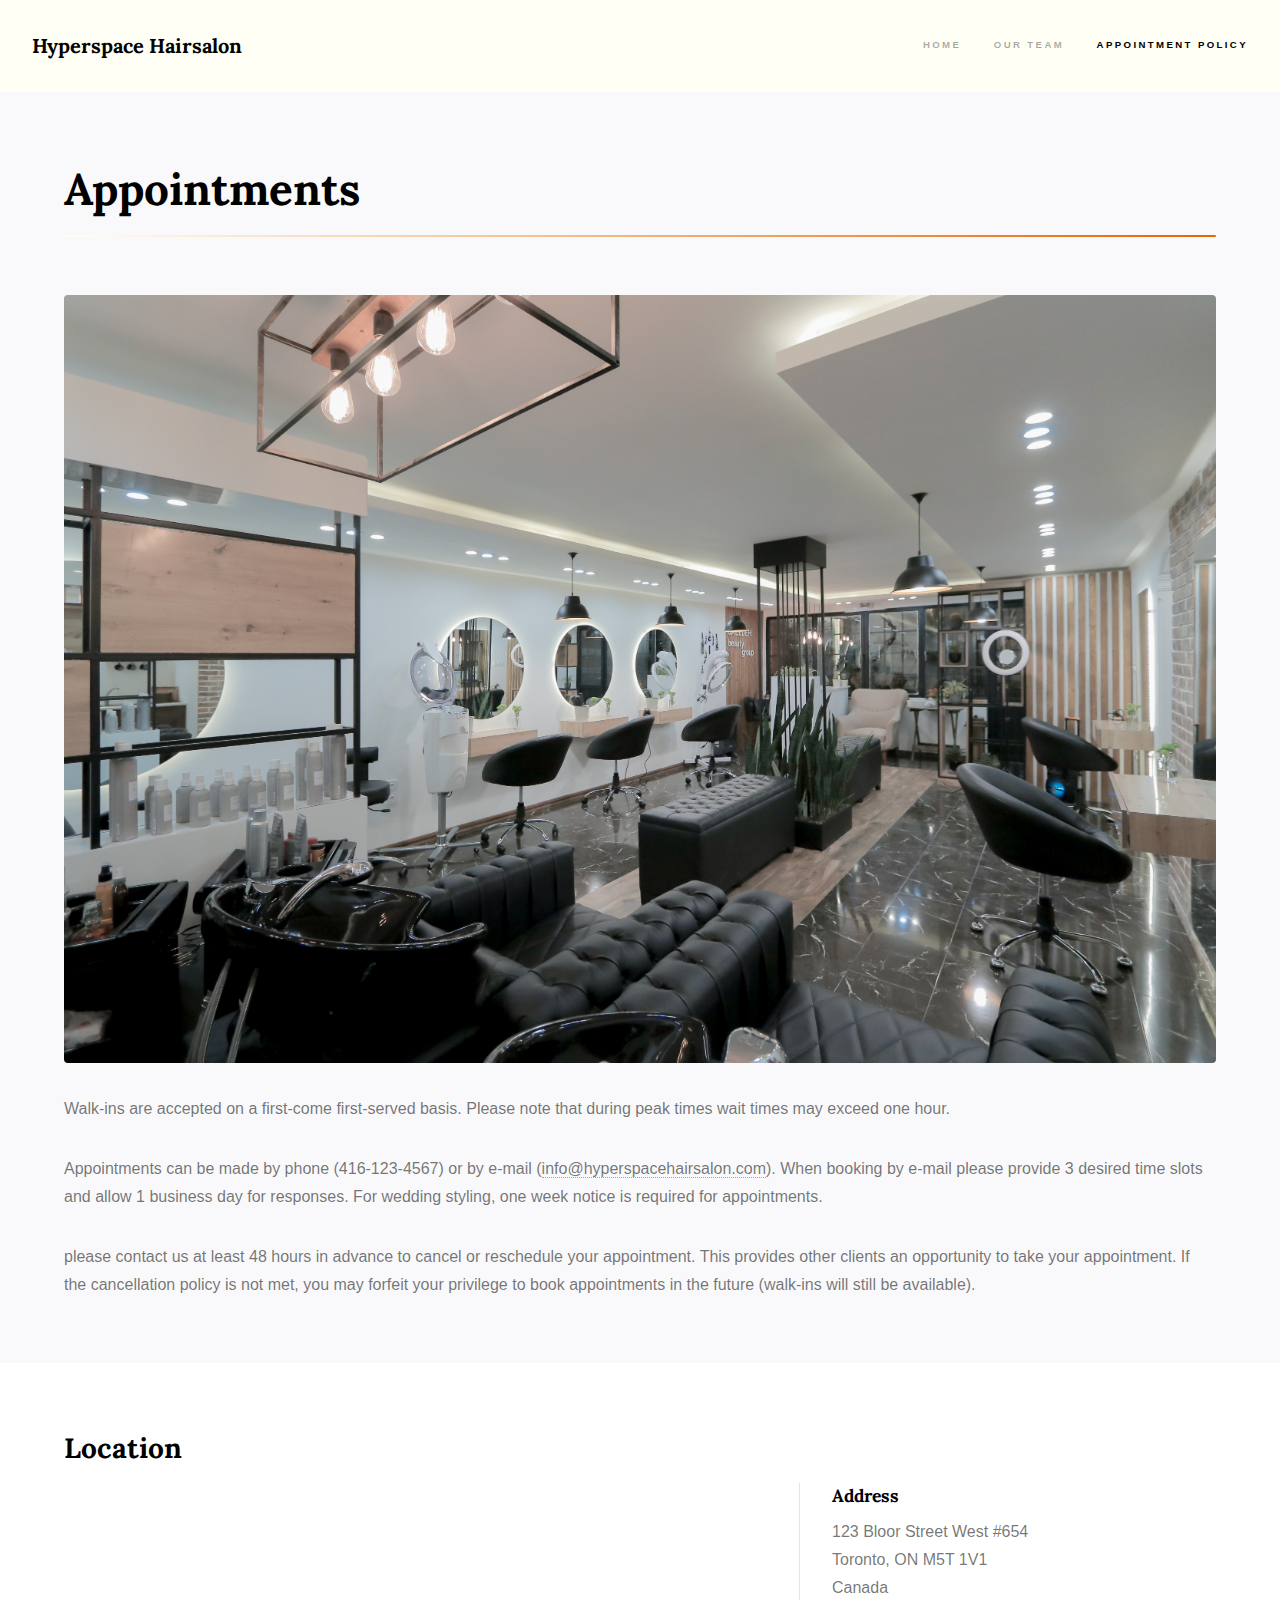
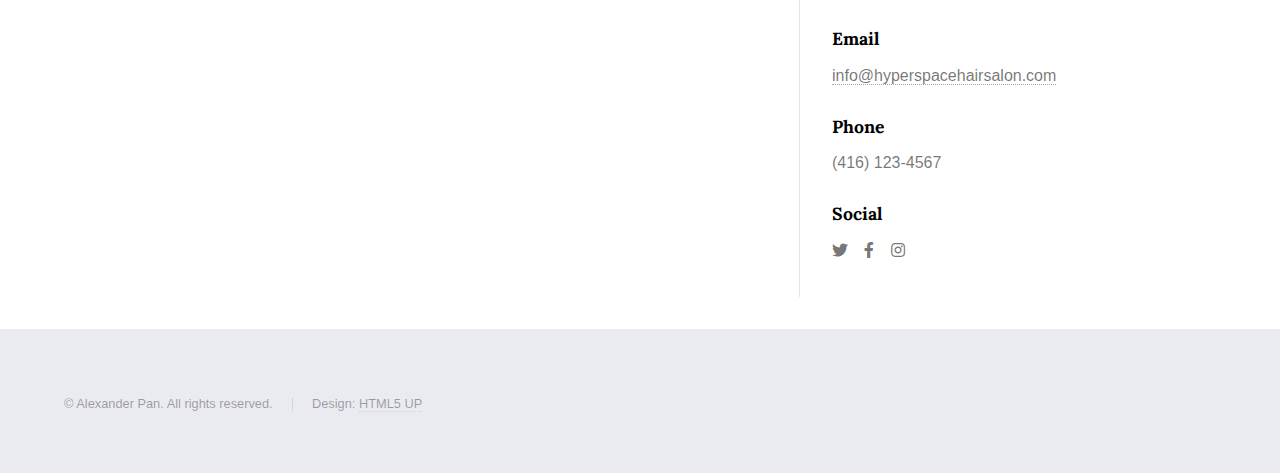
==== commit 3fef2a27: "Update footer content" ====
--- a/policy.html
+++ b/policy.html
@@ -103,7 +103,7 @@
 			<footer id="footer" class="wrapper alt">
 				<div class="inner">
 					<ul class="menu">
-						<li>&copy; Untitled. All rights reserved.</li><li>Design: <a href="http://html5up.net">HTML5 UP</a></li>
+						<li>&copy; Alexander Pan. All rights reserved.</li><li>Design: <a href="http://html5up.net">HTML5 UP</a></li>
 					</ul>
 				</div>
 			</footer>
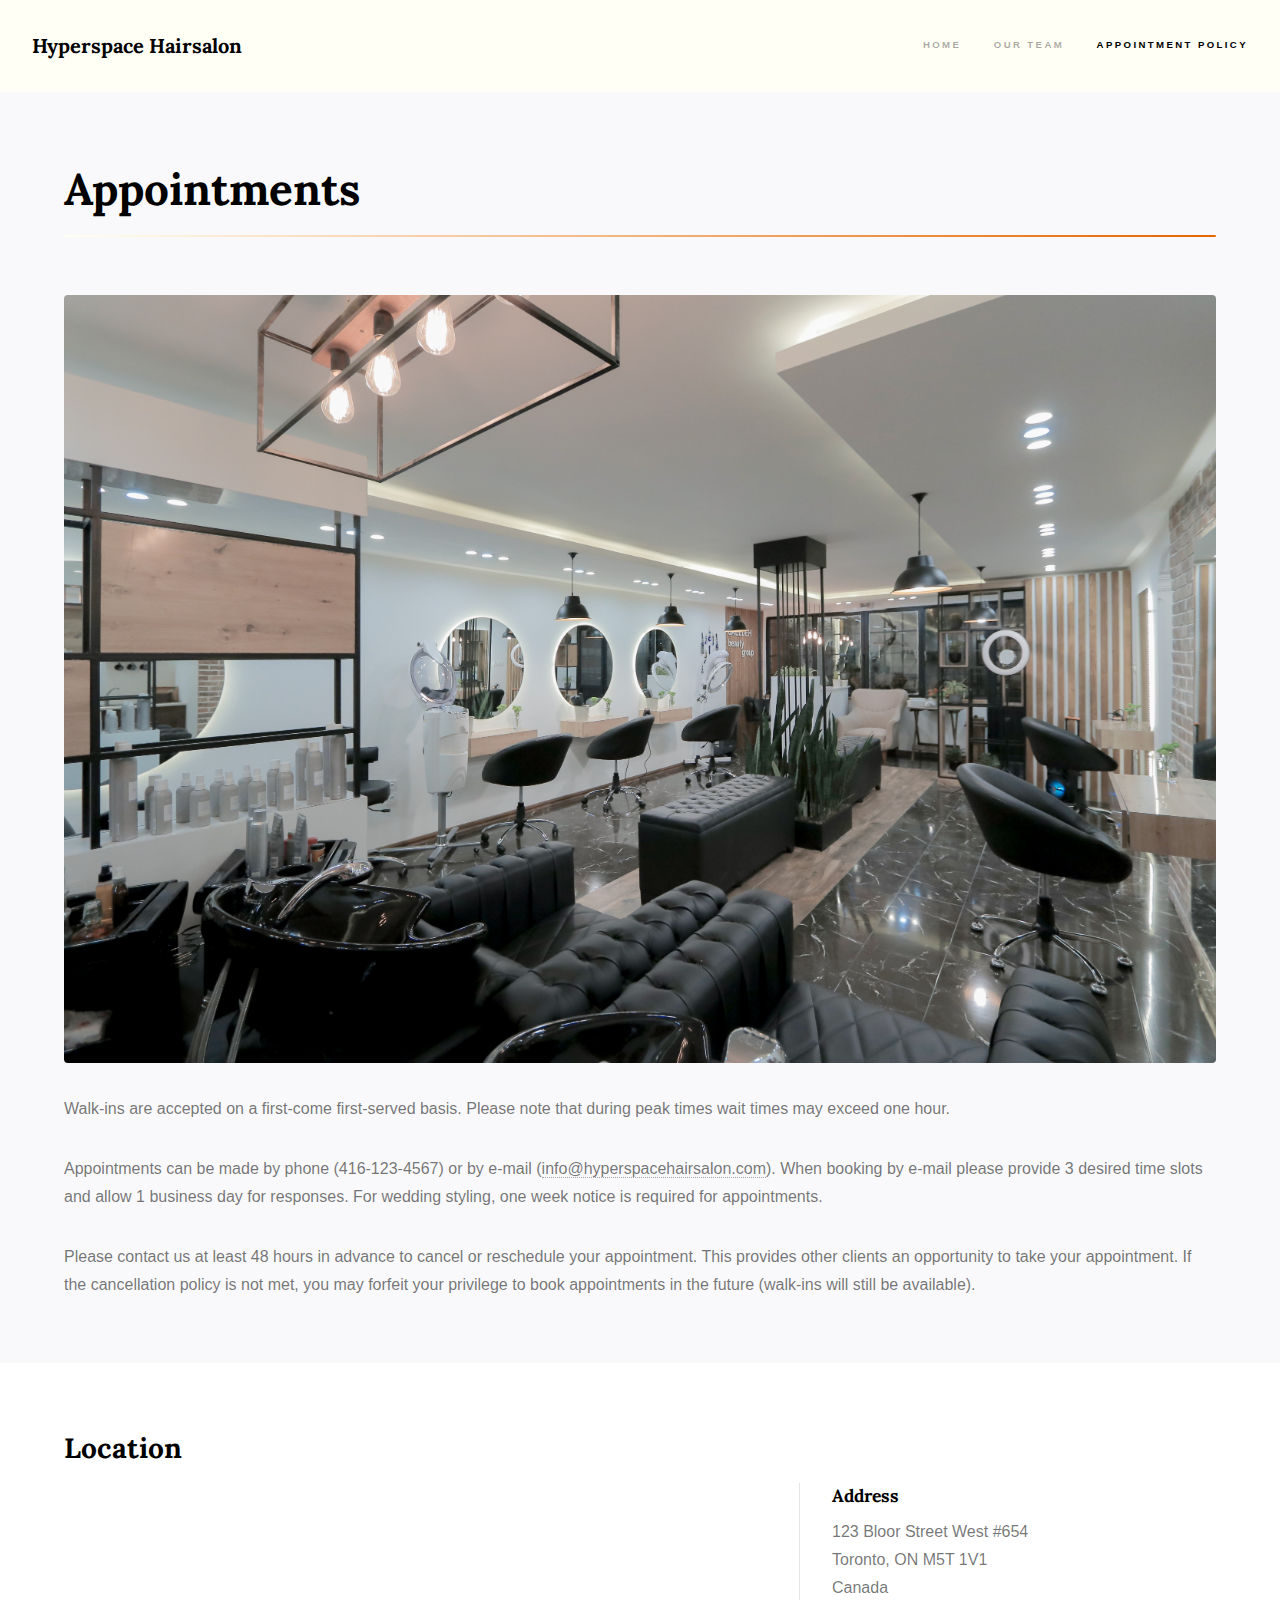
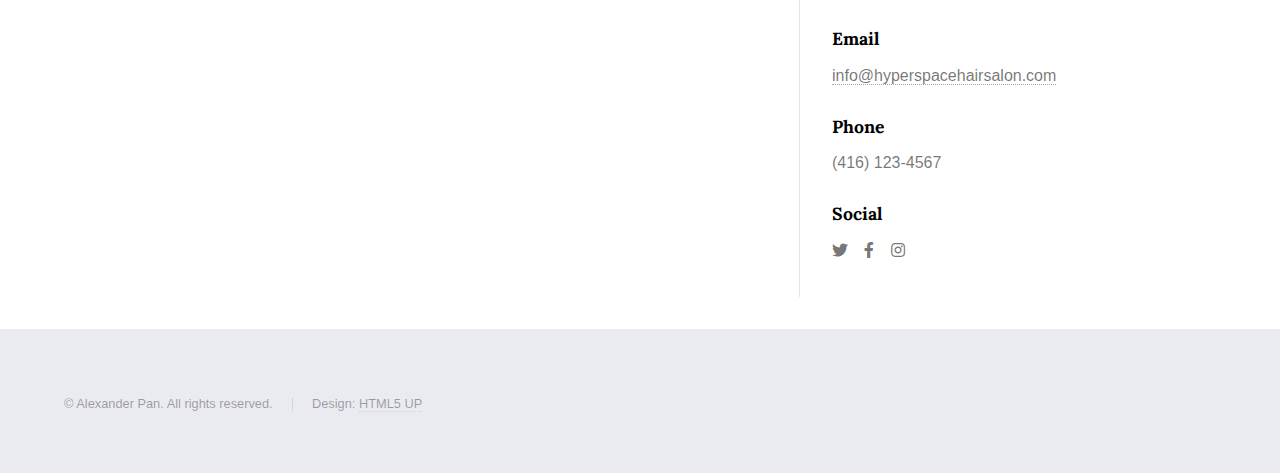
==== commit 32656b04: "Correct typos, remove pre-load transitions on secondary pages as performance was being compromised" ====
--- a/policy.html
+++ b/policy.html
@@ -1,8 +1,7 @@
 <!DOCTYPE HTML>
 <!--
-	Hyperspace by HTML5 UP
-	html5up.net | @ajlkn
-	Free for personal and commercial use under the CCA 3.0 license (html5up.net/license)
+	Modified by Alex Pan
+	Original Design: Hyperspace by HTML5 UP | html5up.net | @ajlkn
 -->
 <html>
 	<head>
@@ -36,36 +35,16 @@
 							<span class="image fit"><img src="images/color-salon2.jpg" alt="" /></span>
 							<p>Walk-ins are accepted on a first-come first-served basis. Please note that during peak times wait times may exceed one hour.</p>
 							<p>Appointments can be made by phone <span>(416-123-4567)</span> or by e-mail (<a>info@hyperspacehairsalon.com</a>). When booking by e-mail please provide 3 desired time slots and allow 1 business day for responses. For wedding styling, one week notice is required for appointments.</p>
-							<p>please contact us at least 48 hours in advance to cancel or reschedule your appointment. This provides other clients an opportunity to take your appointment. If the cancellation policy is not met, you may forfeit your privilege to book appointments in the future (walk-ins will still be available).
-							</p>
+							<p>Please contact us at least 48 hours in advance to cancel or reschedule your appointment. This provides other clients an opportunity to take your appointment. If the cancellation policy is not met, you may forfeit your privilege to book appointments in the future (walk-ins will still be available).</p>
 						</div>
 
-					<section id="four" class="wrapper style2 fade-up">
+					<section id="four" class="wrapper style2">
 						<div class="inner">
 							<h2>Location</h2>
 							<!-- <p>Phasellus convallis elit id ullamcorper pulvinar. Duis aliquam turpis mauris, eu ultricies erat malesuada quis. Aliquam dapibus, lacus eget hendrerit bibendum, urna est aliquam sem, sit amet imperdiet est velit quis lorem.</p> -->
 							<div class="split style1">
 								<section>
 									<iframe src="https://www.google.com/maps/embed?pb=!1m18!1m12!1m3!1d551.022037244624!2d-79.392222901484!3d43.668992312261175!2m3!1f0!2f0!3f0!3m2!1i1024!2i768!4f13.1!3m3!1m2!1s0x882b34a5558dec3f%3A0x438c3700bf3fce3d!2s!5e0!3m2!1sen!2sca!4v1646279455703!5m2!1sen!2sca" allowfullscreen="" loading="lazy"></iframe>
-									<!-- <form method="post" action="#">
-										<div class="fields">
-											<div class="field half">
-												<label for="name">Name</label>
-												<input type="text" name="name" id="name" />
-											</div>
-											<div class="field half">
-												<label for="email">Email</label>
-												<input type="text" name="email" id="email" />
-											</div>
-											<div class="field">
-												<label for="message">Message</label>
-												<textarea name="message" id="message" rows="5"></textarea>
-											</div>
-										</div>
-										<ul class="actions">
-											<li><a href="" class="button submit">Send Message</a></li>
-										</ul>
-									</form> -->
 								</section>
 								<section>
 									<ul id='five' class="contact">
--- a/assets/css/main.css
+++ b/assets/css/main.css
@@ -2791,7 +2791,61 @@
   -ms-flex: 1;
 }
 
-.spotlights > section > .content > .inner {
+.spotlights > section:nth-child(2) {
+  background-color: rgba(235, 197, 29, 0.05);
+}
+
+.spotlights > section:nth-child(1) {
+  background-color: rgba(235, 197, 29, 0.1);
+}
+
+@media screen and (max-width: 1680px) {
+  .spotlights > section > .content {
+    padding: 4em 4em 2em 4em ;
+  }
+}
+
+@media screen and (max-width: 980px) {
+  .spotlights > section {
+    display: block;
+  }
+  .spotlights > section > .image {
+    width: 100%;
+    height: 50vh;
+  }
+  .spotlights > section > .content {
+    width: 100%;
+  }
+}
+
+@media screen and (max-width: 980px) and (max-width: 980px) {
+  .spotlights > section {
+    display: block;
+  }
+  .spotlights > section > .image {
+    width: 100%;
+    height: 50vh;
+  }
+  .spotlights > section > .content {
+    width: 100%;
+  }
+}
+
+@media screen and (max-width: 980px) and (max-width: 736px) {
+  .spotlights > section > .image {
+    height: 50vh;
+    min-height: 15em;
+  }
+  .spotlights > section > .content {
+    padding: 3em 2em 1em 2em ;
+  }
+}
+
+.spotlights.noGradient > section {
+  background-color: #f9f9fb;
+}
+
+.spotlights.spotlight-fade > section > .content > .inner {
   -webkit-transform: translateX(0) translateY(0);
   transform: translateX(0) translateY(0);
   -webkit-transition: opacity 1s ease, -webkit-transform 1s ease;
@@ -2801,62 +2855,24 @@
   opacity: 1;
 }
 
-.spotlights > section:nth-child(2) {
-  background-color: rgba(235, 197, 29, 0.05);
-}
-
-.spotlights > section:nth-child(1) {
-  background-color: rgba(235, 197, 29, 0.1);
-}
-
-.spotlights > section.inactive > .image:before,
-body.is-preload .spotlights > section > .image:before {
+.spotlights.spotlight-fade > section.inactive > .image:before,
+body.is-preload .spotlights.spotlight-fade > section > .image:before {
   opacity: 1;
 }
 
-.spotlights > section.inactive > .content > .inner,
-body.is-preload .spotlights > section > .content > .inner {
+.spotlights.spotlight-fade > section.inactive > .content > .inner,
+body.is-preload .spotlights.spotlight-fade > section > .content > .inner {
   -webkit-transform: translateX(-1em);
   transform: translateX(-1em);
   opacity: 0;
 }
 
-@media screen and (max-width: 1680px) {
-  .spotlights > section > .content {
-    padding: 4em 4em 2em 4em ;
-  }
-}
-
 @media screen and (max-width: 980px) {
-  .spotlights > section {
-    display: block;
-  }
-  .spotlights > section > .image {
-    width: 100%;
-    height: 50vh;
-  }
-  .spotlights > section > .content {
-    width: 100%;
-  }
-  .spotlights > section.inactive > .content > .inner,
-  body.is-preload .spotlights > section > .content > .inner {
+  .spotlights.spotlight-fade > section.inactive > .content > .inner,
+  body.is-preload .spotlights.spotlight-fade > section > .content > .inner {
     -webkit-transform: translateY(1em);
     transform: translateY(1em);
   }
-}
-
-@media screen and (max-width: 736px) {
-  .spotlights > section > .image {
-    height: 50vh;
-    min-height: 15em;
-  }
-  .spotlights > section > .content {
-    padding: 3em 2em 1em 2em ;
-  }
-}
-
-.spotlights.noGradient > section {
-  background-color: #f9f9fb;
 }
 
 /* Table */
